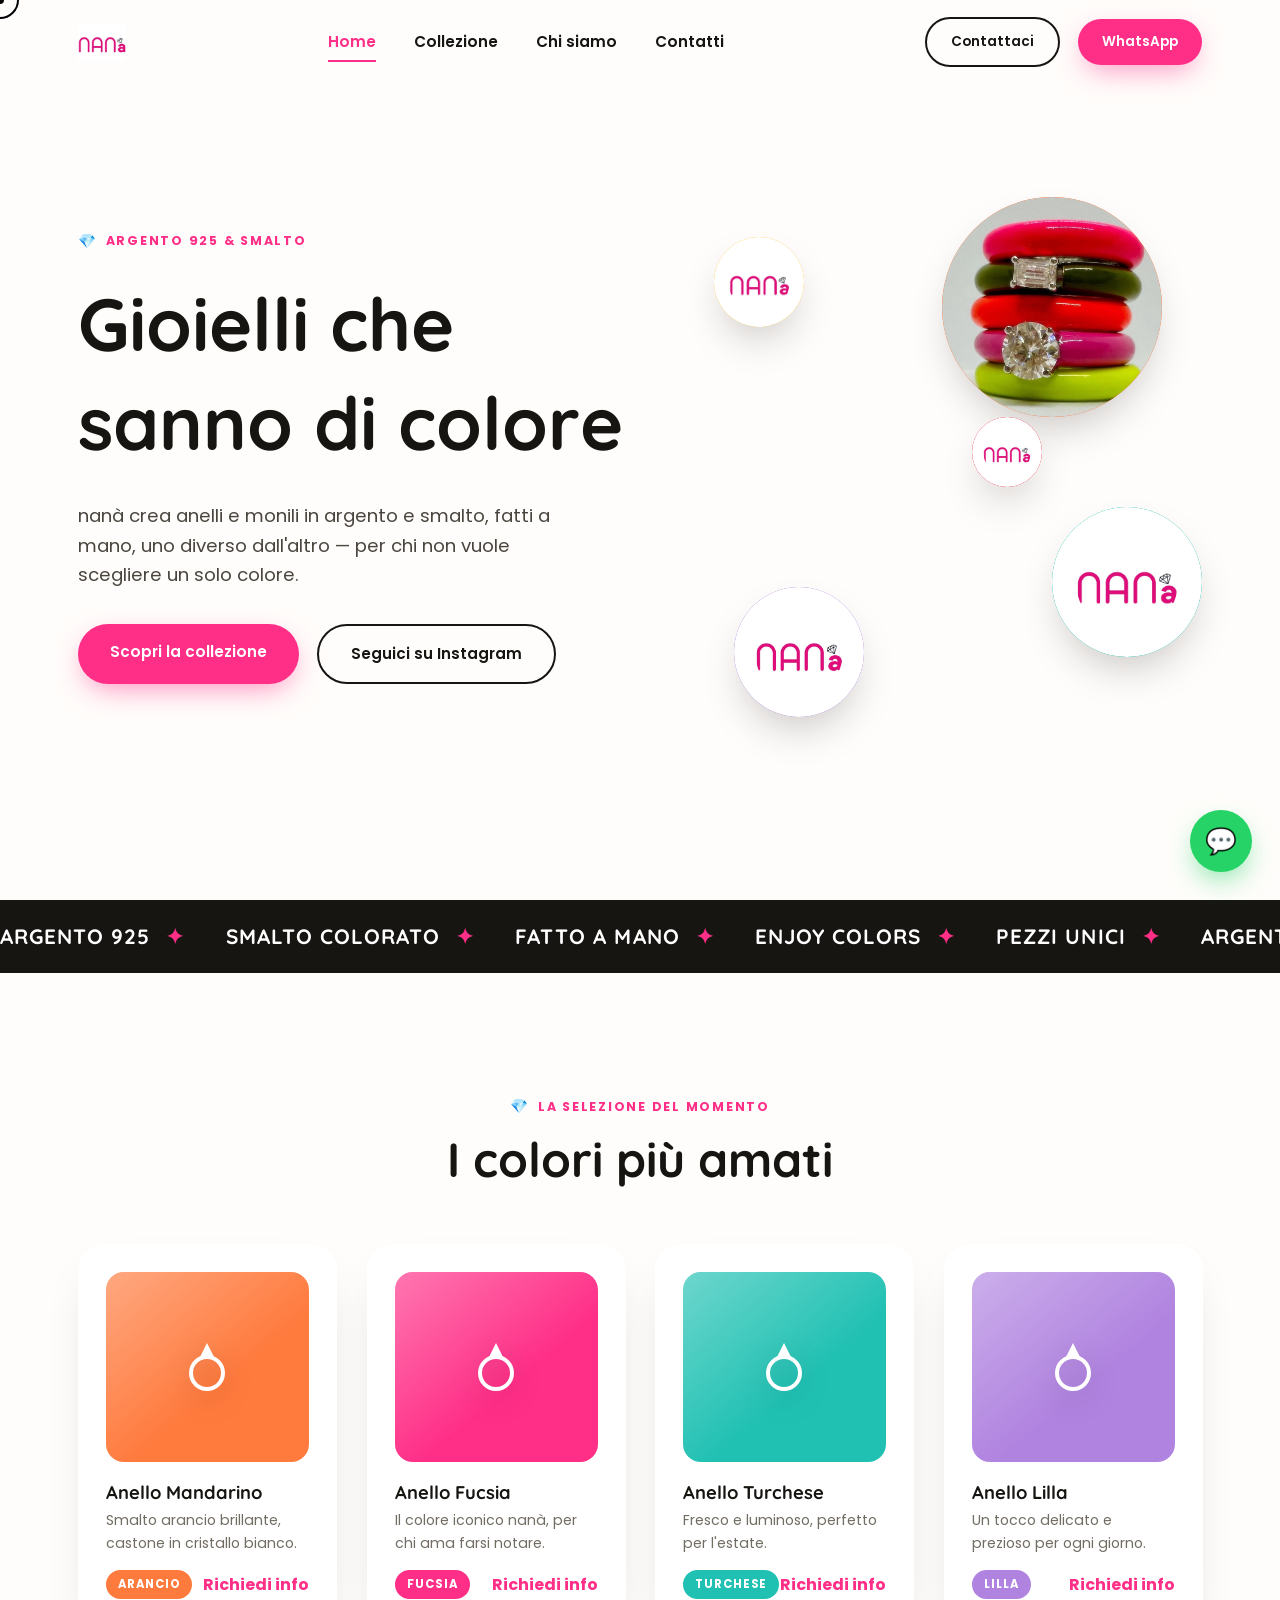
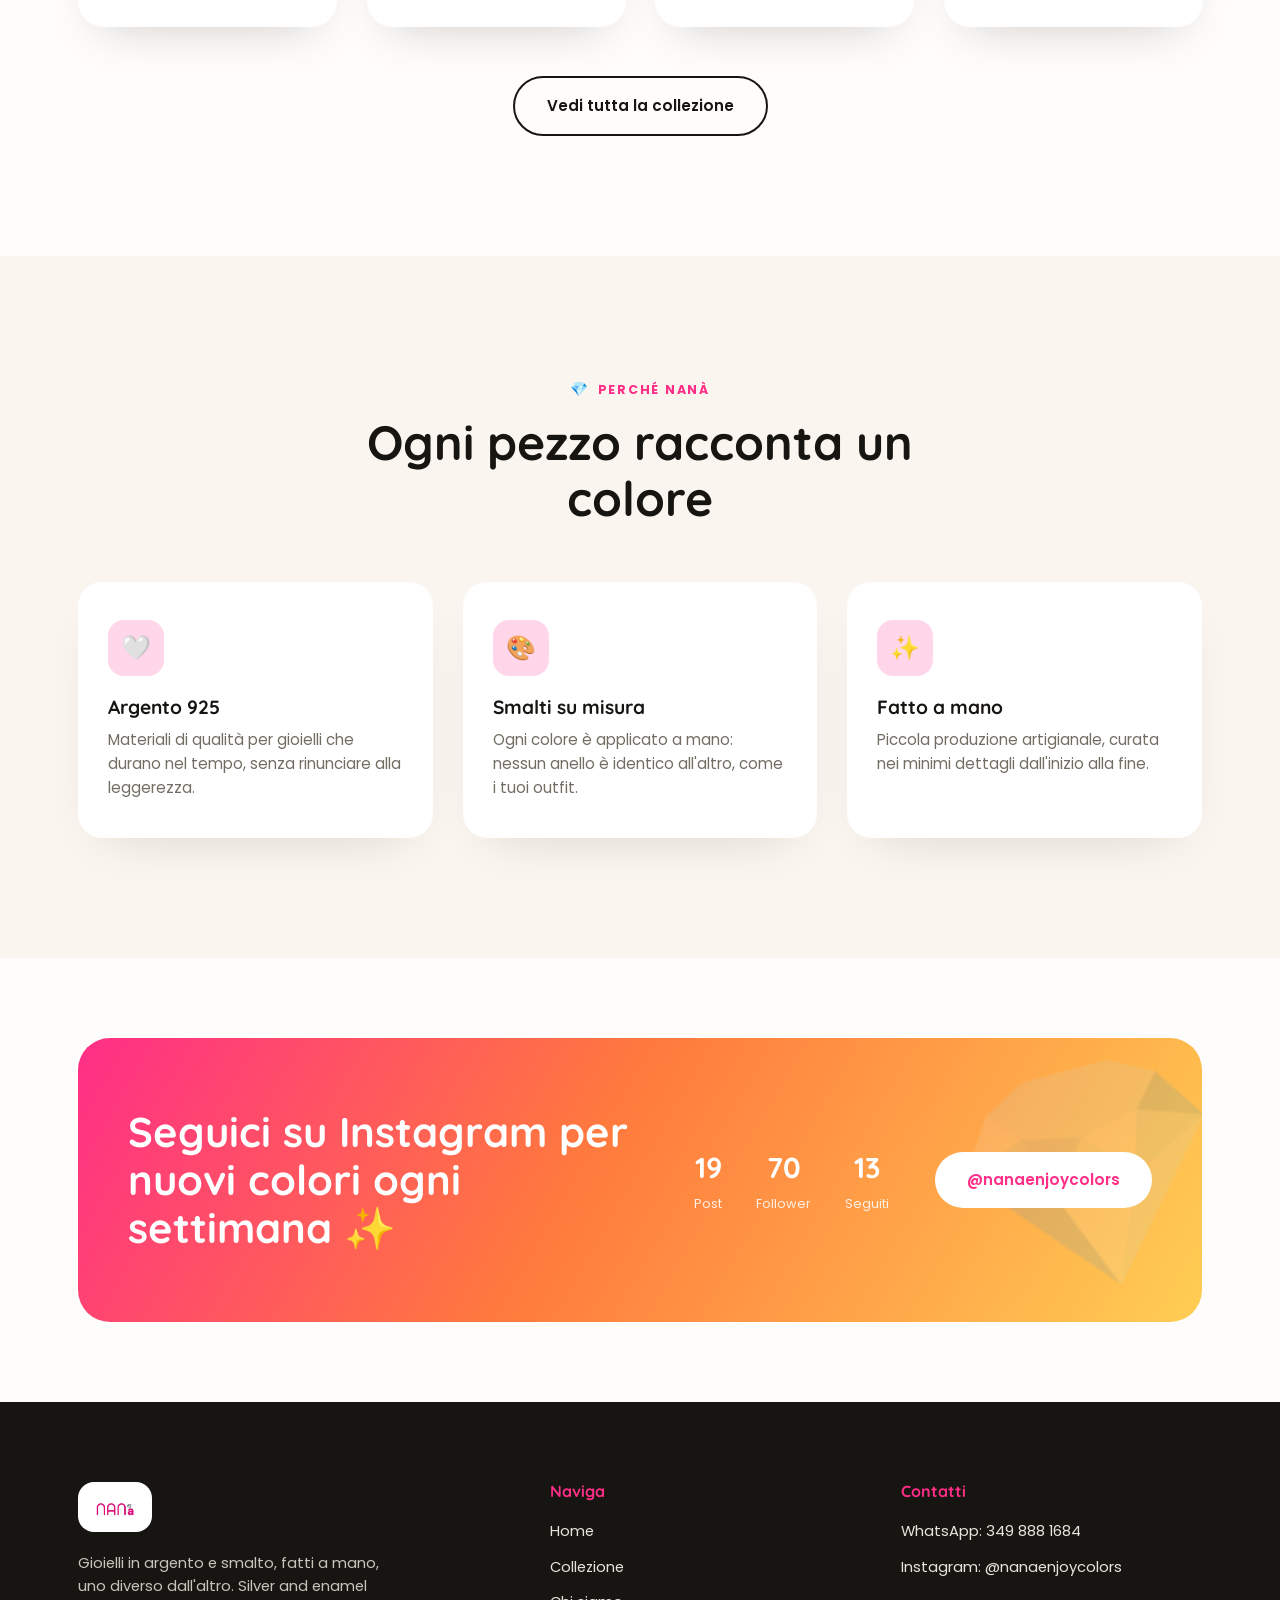
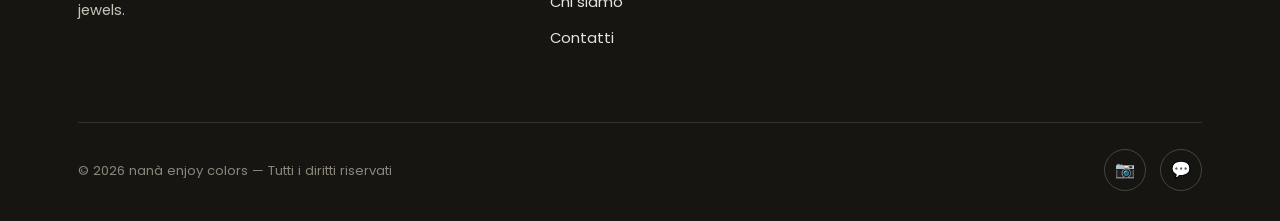
==== index.html @ 25b7c5d9 "Sostituisce i pallini colorati decorativi con il logo nanà I cerchi fluttuanti nella hero e nelle in" ====
<!DOCTYPE html>
<html lang="it">
<head>
<meta charset="UTF-8">
<meta name="viewport" content="width=device-width, initial-scale=1.0">
<title>nanà — Gioielli in argento e smalto</title>
<meta name="description" content="nanà: anelli in argento 925 e smalto colorato, fatti a mano. Scopri la collezione enjoy colors.">
<link rel="icon" href="data:,">
<link rel="stylesheet" href="css/style.css">
</head>
<body>

<div id="preloader">
  <div class="preloader-badge">
    <img src="images/logo-nana.jpg" alt="nanà">
  </div>
</div>

<header class="nav">
  <div class="container nav-inner">
    <a href="index.html" class="logo"><img src="images/logo-nana.jpg" alt="nanà"></a>
    <nav class="nav-links">
      <a href="index.html" class="active">Home</a>
      <a href="collezione.html">Collezione</a>
      <a href="chi-siamo.html">Chi siamo</a>
      <a href="contatti.html">Contatti</a>
    </nav>
    <div class="nav-cta">
      <a href="contatti.html" class="btn btn-outline magnetic">Contattaci</a>
      <a href="https://wa.me/393498881684" target="_blank" class="btn btn-primary magnetic">WhatsApp</a>
    </div>
    <div class="burger"><span></span><span></span><span></span></div>
  </div>
</header>

<div class="mobile-panel">
  <a href="index.html">Home</a>
  <a href="collezione.html">Collezione</a>
  <a href="chi-siamo.html">Chi siamo</a>
  <a href="contatti.html">Contatti</a>
</div>

<!-- ================= HERO ================= -->
<section class="hero">
  <div class="container hero-inner">
    <div>
      <div class="eyebrow-line reveal in"><span class="section-tag">Argento 925 &amp; smalto</span></div>
      <h1 data-split>Gioielli che sanno di colore</h1>
      <p class="lead reveal in">nanà crea anelli e monili in argento e smalto, fatti a mano, uno diverso dall'altro — per chi non vuole scegliere un solo colore.</p>
      <div class="hero-actions reveal in">
        <a href="collezione.html" class="btn btn-primary magnetic">Scopri la collezione</a>
        <a href="https://instagram.com/nanaenjoycolors" target="_blank" class="btn btn-outline magnetic">Seguici su Instagram</a>
      </div>
    </div>
    <div class="hero-visual">
      <div class="blob b1"><img src="images/prodotti-stack.jpg" alt="Anelli impilati in argento e smalto colorato nanà"></div>
      <div class="blob b2"><img class="logo-mark" src="images/logo-nana.jpg" alt="nanà"></div>
      <div class="blob b3"><img class="logo-mark" src="images/logo-nana.jpg" alt="nanà"></div>
      <div class="blob b4"><img class="logo-mark" src="images/logo-nana.jpg" alt="nanà"></div>
      <div class="blob b5"><img class="logo-mark" src="images/logo-nana.jpg" alt="nanà"></div>
    </div>
  </div>
</section>

<!-- ================= MARQUEE ================= -->
<div class="marquee">
  <div class="marquee-track">
    <span>ARGENTO 925</span>
    <span>SMALTO COLORATO</span>
    <span>FATTO A MANO</span>
    <span>ENJOY COLORS</span>
    <span>PEZZI UNICI</span>
  </div>
</div>

<!-- ================= FEATURED PRODUCTS ================= -->
<section class="pad">
  <div class="container">
    <div class="section-head center reveal">
      <span class="section-tag" style="justify-content:center">La selezione del momento</span>
      <h2>I colori più amati</h2>
    </div>
    <div class="grid-products stagger">
      <div class="card reveal">
        <div class="card-swatch swatch-orange">
          <svg viewBox="0 0 64 64"><circle cx="32" cy="38" r="16" fill="none" stroke="#fff" stroke-width="4"/><path d="M24 24 L32 8 L40 24 Z" fill="#fff"/></svg>
        </div>
        <h3>Anello Mandarino</h3>
        <p class="desc">Smalto arancio brillante, castone in cristallo bianco.</p>
        <div class="card-foot"><span class="tag-color tag-orange">Arancio</span><span class="price">Richiedi info</span></div>
      </div>
      <div class="card reveal">
        <div class="card-swatch swatch-pink">
          <svg viewBox="0 0 64 64"><circle cx="32" cy="38" r="16" fill="none" stroke="#fff" stroke-width="4"/><path d="M24 24 L32 8 L40 24 Z" fill="#fff"/></svg>
        </div>
        <h3>Anello Fucsia</h3>
        <p class="desc">Il colore iconico nanà, per chi ama farsi notare.</p>
        <div class="card-foot"><span class="tag-color tag-pink">Fucsia</span><span class="price">Richiedi info</span></div>
      </div>
      <div class="card reveal">
        <div class="card-swatch swatch-teal">
          <svg viewBox="0 0 64 64"><circle cx="32" cy="38" r="16" fill="none" stroke="#fff" stroke-width="4"/><path d="M24 24 L32 8 L40 24 Z" fill="#fff"/></svg>
        </div>
        <h3>Anello Turchese</h3>
        <p class="desc">Fresco e luminoso, perfetto per l'estate.</p>
        <div class="card-foot"><span class="tag-color tag-teal">Turchese</span><span class="price">Richiedi info</span></div>
      </div>
      <div class="card reveal">
        <div class="card-swatch swatch-purple">
          <svg viewBox="0 0 64 64"><circle cx="32" cy="38" r="16" fill="none" stroke="#fff" stroke-width="4"/><path d="M24 24 L32 8 L40 24 Z" fill="#fff"/></svg>
        </div>
        <h3>Anello Lilla</h3>
        <p class="desc">Un tocco delicato e prezioso per ogni giorno.</p>
        <div class="card-foot"><span class="tag-color tag-purple">Lilla</span><span class="price">Richiedi info</span></div>
      </div>
    </div>
    <div style="text-align:center;margin-top:50px" class="reveal">
      <a href="collezione.html" class="btn btn-outline magnetic">Vedi tutta la collezione</a>
    </div>
  </div>
</section>

<!-- ================= WHY NANA ================= -->
<section class="pad bg-cream">
  <div class="container">
    <div class="section-head center reveal">
      <span class="section-tag" style="justify-content:center">Perché nanà</span>
      <h2>Ogni pezzo racconta un colore</h2>
    </div>
    <div class="feat-grid stagger">
      <div class="feat reveal">
        <div class="icon">🤍</div>
        <h3>Argento 925</h3>
        <p>Materiali di qualità per gioielli che durano nel tempo, senza rinunciare alla leggerezza.</p>
      </div>
      <div class="feat reveal">
        <div class="icon">🎨</div>
        <h3>Smalti su misura</h3>
        <p>Ogni colore è applicato a mano: nessun anello è identico all'altro, come i tuoi outfit.</p>
      </div>
      <div class="feat reveal">
        <div class="icon">✨</div>
        <h3>Fatto a mano</h3>
        <p>Piccola produzione artigianale, curata nei minimi dettagli dall'inizio alla fine.</p>
      </div>
    </div>
  </div>
</section>

<!-- ================= INSTAGRAM CTA ================= -->
<section class="pad-sm">
  <div class="container">
    <div class="insta-cta reveal-scale">
      <h2>Seguici su Instagram per nuovi colori ogni settimana ✨</h2>
      <div class="insta-stats">
        <div><strong data-count="22">0</strong><span>Post</span></div>
        <div><strong data-count="81">0</strong><span>Follower</span></div>
        <div><strong data-count="15">0</strong><span>Seguiti</span></div>
      </div>
      <a href="https://instagram.com/nanaenjoycolors" target="_blank" class="btn btn-light magnetic">@nanaenjoycolors</a>
    </div>
  </div>
</section>

<footer>
  <div class="container">
    <div class="footer-grid">
      <div>
        <div class="footer-logo-badge"><img class="logo-mark" src="images/logo-nana.jpg" alt="nanà"></div>
        <p>Gioielli in argento e smalto, fatti a mano, uno diverso dall'altro. Silver and enamel jewels.</p>
      </div>
      <div>
        <h4>Naviga</h4>
        <a href="index.html">Home</a>
        <a href="collezione.html">Collezione</a>
        <a href="chi-siamo.html">Chi siamo</a>
        <a href="contatti.html">Contatti</a>
      </div>
      <div>
        <h4>Contatti</h4>
        <a href="https://wa.me/393498881684" target="_blank">WhatsApp: 349 888 1684</a>
        <a href="https://instagram.com/nanaenjoycolors" target="_blank">Instagram: @nanaenjoycolors</a>
      </div>
    </div>
    <div class="footer-bottom">
      <span>© <span id="year"></span> nanà enjoy colors — Tutti i diritti riservati</span>
      <div class="social-row">
        <a href="https://instagram.com/nanaenjoycolors" target="_blank" aria-label="Instagram">📷</a>
        <a href="https://wa.me/393498881684" target="_blank" aria-label="WhatsApp">💬</a>
      </div>
    </div>
  </div>
</footer>

<a href="https://wa.me/393498881684" target="_blank" class="fab-wa" aria-label="Scrivici su WhatsApp">💬</a>

<script>document.getElementById('year').textContent = new Date().getFullYear();</script>
<script src="js/main.js"></script>
</body>
</html>
---- css/style.css ----
/* ============================================
   nanà — gioielli in argento e smalto
   Stylesheet principale
   ============================================ */

@import url('https://fonts.googleapis.com/css2?family=Poppins:wght@300;400;500;600;700;800&family=Quicksand:wght@600;700&family=Playfair+Display:ital,wght@1,500;1,600&display=swap');

:root{
  --pink:#ff2e87;
  --pink-dark:#d81368;
  --pink-soft:#ffd6ea;
  --ink:#171512;
  --white:#fffdfb;
  --cream:#faf5ee;
  --orange:#ff7a3d;
  --red:#ef4056;
  --teal:#20c1b3;
  --green:#7ed957;
  --blue:#4d9de0;
  --purple:#b083e0;
  --yellow:#ffce54;

  --font-body: 'Poppins', sans-serif;
  --font-logo: 'Quicksand', sans-serif;
  --font-script: 'Playfair Display', serif;

  --container: 1180px;
  --nav-h: 84px;
  --ease: cubic-bezier(.16,.84,.44,1);
}

*,*::before,*::after{ box-sizing:border-box; margin:0; padding:0; }
html{ scroll-behavior:smooth; }
html,body{ overflow-x:hidden; }

body{
  font-family:var(--font-body);
  color:var(--ink);
  background:var(--white);
  line-height:1.6;
  -webkit-font-smoothing:antialiased;
}

img{ max-width:100%; display:block; }
a{ color:inherit; text-decoration:none; }
ul{ list-style:none; }
button{ font-family:inherit; border:none; background:none; cursor:pointer; }
input,textarea{ font-family:inherit; }

.container{ max-width:var(--container); margin:0 auto; padding:0 28px; }

section{ position:relative; }

.section-tag{
  display:inline-flex; align-items:center; gap:8px;
  font-size:.78rem; font-weight:700; letter-spacing:.14em; text-transform:uppercase;
  color:var(--pink); margin-bottom:14px;
}
.section-tag::before{
  content:'💎'; font-size:.9rem;
}

h1,h2,h3,h4{ font-family:var(--font-logo); font-weight:700; line-height:1.15; }

.script{ font-family:var(--font-script); font-style:italic; font-weight:600; color:var(--pink); }

.eyebrow-line{ display:flex; align-items:center; gap:12px; }

/* ---------- buttons ---------- */
.btn{
  position:relative;
  display:inline-flex; align-items:center; justify-content:center; gap:10px;
  padding:16px 32px;
  border-radius:100px;
  font-weight:600; font-size:.95rem;
  cursor:pointer;
  transition:transform .35s var(--ease), box-shadow .35s var(--ease);
  white-space:nowrap;
  isolation:isolate;
}
.btn-primary{
  background:var(--pink); color:#fff;
  box-shadow:0 10px 30px -8px rgba(255,46,135,.6);
}
.btn-primary:hover{ transform:translateY(-3px) scale(1.03); box-shadow:0 16px 40px -8px rgba(255,46,135,.75); }
.btn-outline{
  background:transparent; color:var(--ink);
  border:2px solid var(--ink);
}
.btn-outline:hover{ background:var(--ink); color:#fff; transform:translateY(-3px); }
.btn-light{
  background:#fff; color:var(--pink);
}
.btn-light:hover{ transform:translateY(-3px) scale(1.03); }
.btn-wa{
  background:#25D366; color:#fff;
  box-shadow:0 10px 30px -8px rgba(37,211,102,.6);
}
.btn-wa:hover{ transform:translateY(-3px) scale(1.03); }

/* ---------- custom cursor (desktop only) ---------- */
@media (hover:hover){
  *{ cursor:none !important; }
}
.cursor-dot,.cursor-ring{
  position:fixed; top:0; left:0; pointer-events:none; z-index:9999;
  border-radius:50%;
  transform:translate(-50%,-50%);
  mix-blend-mode:difference;
}
.cursor-dot{ width:8px; height:8px; background:#fff; transition:opacity .2s ease; }
.cursor-ring{
  width:38px; height:38px; border:2px solid #fff;
  transition:width .25s var(--ease), height .25s var(--ease), opacity .2s ease, background .25s ease;
}
.cursor-ring.is-active{ width:64px; height:64px; background:rgba(255,255,255,.15); }
@media (hover:none){ .cursor-dot,.cursor-ring{ display:none; } }

/* ---------- preloader ---------- */
#preloader{
  position:fixed; inset:0; z-index:10000;
  background:var(--ink);
  display:flex; align-items:center; justify-content:center;
  transition:opacity .6s var(--ease), visibility .6s var(--ease);
}
#preloader.hide{ opacity:0; visibility:hidden; pointer-events:none; }
.preloader-badge{
  background:#fff;
  border-radius:28px;
  padding:26px 40px;
  box-shadow:0 30px 60px -20px rgba(0,0,0,.5);
  opacity:0;
  animation:badgePop .7s var(--ease) forwards;
}
.preloader-badge img{ height:clamp(46px,7vw,72px); width:auto; display:block; }
@keyframes badgePop{
  0%{ opacity:0; transform:scale(.7) translateY(20px); }
  100%{ opacity:1; transform:scale(1) translateY(0); }
}

/* ---------- nav ---------- */
header.nav{
  position:fixed; top:0; left:0; right:0; z-index:900;
  height:var(--nav-h);
  display:flex; align-items:center;
  background:rgba(255,253,251,0);
  transition:background .4s var(--ease), height .4s var(--ease), box-shadow .4s var(--ease);
}
header.nav.scrolled{
  height:68px;
  background:rgba(255,253,251,.9);
  backdrop-filter:blur(14px);
  box-shadow:0 8px 30px -12px rgba(0,0,0,.15);
}
.nav-inner{ width:100%; display:flex; align-items:center; justify-content:space-between; }
.logo{
  display:flex; align-items:center; gap:8px;
  font-family:var(--font-logo); font-weight:700; font-size:1.5rem;
  color:var(--pink);
}
.logo .diamond{ font-size:1.1rem; }
.logo img{ height:38px; width:auto; display:block; }

.nav-links{ display:flex; align-items:center; gap:38px; }
.nav-links a{
  position:relative; font-weight:600; font-size:.95rem;
  padding:6px 0;
}
.nav-links a::after{
  content:''; position:absolute; left:0; bottom:-2px; width:0; height:2px;
  background:var(--pink); transition:width .3s var(--ease);
}
.nav-links a:hover::after, .nav-links a.active::after{ width:100%; }
.nav-links a.active{ color:var(--pink); }

.nav-cta{ display:flex; align-items:center; gap:18px; }
.nav-cta .btn{ padding:12px 24px; font-size:.85rem; }

.burger{
  display:none; flex-direction:column; gap:6px; width:32px; z-index:1200;
}
.burger span{ height:2px; width:100%; background:var(--ink); transition:transform .35s var(--ease), opacity .35s var(--ease); }
.burger.open span:nth-child(1){ transform:translateY(8px) rotate(45deg); }
.burger.open span:nth-child(2){ opacity:0; }
.burger.open span:nth-child(3){ transform:translateY(-8px) rotate(-45deg); }

.mobile-panel{
  position:fixed; inset:0; z-index:1100;
  background:var(--ink);
  display:flex; flex-direction:column; align-items:center; justify-content:center; gap:34px;
  transform:translateX(100%);
  transition:transform .5s var(--ease);
}
.mobile-panel.open{ transform:translateX(0); }
.mobile-panel a{ color:#fff; font-family:var(--font-logo); font-size:1.8rem; font-weight:700; }
.mobile-panel a:hover{ color:var(--pink); }

/* ---------- hero ---------- */
.hero{
  min-height:100vh; display:flex; align-items:center;
  padding-top:var(--nav-h);
  padding-bottom:70px;
  overflow:hidden;
}
.hero-inner{
  display:grid; grid-template-columns:1.1fr .9fr; gap:40px; align-items:center;
  width:100%;
}
.hero h1{
  font-size:clamp(2.6rem,6vw,4.6rem);
  margin:14px 0 22px;
}
.hero h1 .word{ display:inline-block; overflow:hidden; }
.hero h1 .word span{
  display:inline-block; transform:translateY(110%);
  animation:riseUp .9s var(--ease) forwards;
}
@keyframes riseUp{ to{ transform:translateY(0); } }

.hero p.lead{ font-size:1.15rem; color:#4a463f; max-width:480px; margin-bottom:34px; }
.hero-actions{ display:flex; gap:18px; flex-wrap:wrap; }

.hero-visual{
  position:relative; height:520px;
}
.blob{
  position:absolute; border-radius:50%;
  overflow:hidden;
  animation:float 8s ease-in-out infinite;
  box-shadow:0 20px 40px -12px rgba(23,21,18,.25);
}
.blob img{ width:100%; height:100%; object-fit:cover; border-radius:50%; }
.blob img.logo-mark{ padding:16%; box-sizing:border-box; background:#fff; object-fit:contain; }
.b1{ width:220px; height:220px; background:var(--orange); top:0; right:40px; animation-delay:0s; }
.b2{ width:150px; height:150px; background:var(--teal); bottom:60px; right:0; animation-delay:1.2s; }
.b3{ width:130px; height:130px; background:var(--purple); bottom:0; left:20px; animation-delay:2.4s; }
.b4{ width:90px; height:90px; background:var(--yellow); top:40px; left:0; animation-delay:.6s; }
.b5{ width:70px; height:70px; background:var(--red); top:220px; right:160px; animation-delay:1.8s; }
@keyframes float{
  0%,100%{ transform:translateY(0) rotate(0); }
  50%{ transform:translateY(-26px) rotate(6deg); }
}
.ring-icon{
  position:absolute; inset:0; display:flex; align-items:center; justify-content:center;
}

/* ---------- marquee ---------- */
.marquee{
  background:var(--ink); color:#fff; overflow:hidden;
  padding:20px 0; white-space:nowrap;
}
.marquee-track{
  display:inline-flex; gap:40px;
  animation:scrollLeft 22s linear infinite;
}
.marquee-track span{
  font-family:var(--font-logo); font-weight:700; font-size:1.3rem; letter-spacing:.05em;
  display:inline-flex; align-items:center; gap:16px;
}
.marquee-track span::after{ content:'✦'; color:var(--pink); }
@keyframes scrollLeft{
  from{ transform:translateX(0); }
  to{ transform:translateX(-50%); }
}

/* ---------- reveal ---------- */
.reveal{ opacity:0; transform:translateY(46px); transition:opacity .9s var(--ease), transform .9s var(--ease); }
.reveal.in{ opacity:1; transform:translateY(0); }
.reveal-scale{ opacity:0; transform:scale(.85); transition:opacity .8s var(--ease), transform .8s var(--ease); }
.reveal-scale.in{ opacity:1; transform:scale(1); }
.stagger .reveal:nth-child(1){ transition-delay:0s; }
.stagger .reveal:nth-child(2){ transition-delay:.12s; }
.stagger .reveal:nth-child(3){ transition-delay:.24s; }
.stagger .reveal:nth-child(4){ transition-delay:.36s; }

/* ---------- section headers ---------- */
.section-head{ max-width:640px; margin-bottom:56px; }
.section-head.center{ margin-left:auto; margin-right:auto; text-align:center; }
.section-head h2{ font-size:clamp(2rem,4.4vw,3rem); }

.pad{ padding:120px 0; }
.pad-sm{ padding:80px 0; }
.bg-cream{ background:var(--cream); }
.bg-ink{ background:var(--ink); color:#fff; }
.bg-ink .script{ color:var(--yellow); }

/* ---------- product cards ---------- */
.grid-products{
  display:grid; grid-template-columns:repeat(auto-fit,minmax(250px,1fr)); gap:30px;
}
.card{
  position:relative;
  background:#fff;
  border-radius:26px;
  padding:28px;
  box-shadow:0 20px 50px -25px rgba(23,21,18,.25);
  transition:transform .1s linear, box-shadow .4s var(--ease);
  transform-style:preserve-3d;
  will-change:transform;
}
.card:hover{ box-shadow:0 30px 60px -20px rgba(23,21,18,.35); }
.card-swatch{
  height:190px; border-radius:18px; margin-bottom:20px;
  display:flex; align-items:center; justify-content:center;
  position:relative; overflow:hidden;
}
.card-swatch svg{ width:64px; height:64px; transform:translateZ(30px); filter:drop-shadow(0 8px 14px rgba(0,0,0,.18)); }
.card-swatch::after{
  content:''; position:absolute; inset:0;
  background:linear-gradient(140deg, rgba(255,255,255,.35), transparent 60%);
}
.card h3{ font-size:1.15rem; margin-bottom:6px; }
.card .desc{ font-size:.88rem; color:#726d63; margin-bottom:14px; }
.card .price{ font-weight:700; color:var(--pink); }
.card-foot{ display:flex; align-items:center; justify-content:space-between; margin-top:16px; }
.tag-color{
  font-size:.72rem; font-weight:700; text-transform:uppercase; letter-spacing:.08em;
  padding:5px 12px; border-radius:100px; color:#fff;
}

.swatch-orange{ background:var(--orange); } .tag-orange{ background:var(--orange); }
.swatch-red{ background:var(--red); } .tag-red{ background:var(--red); }
.swatch-teal{ background:var(--teal); } .tag-teal{ background:var(--teal); }
.swatch-green{ background:var(--green); } .tag-green{ background:var(--green); }
.swatch-blue{ background:var(--blue); } .tag-blue{ background:var(--blue); }
.swatch-purple{ background:var(--purple); } .tag-purple{ background:var(--purple); }
.swatch-pink{ background:var(--pink); } .tag-pink{ background:var(--pink); }
.swatch-yellow{ background:var(--yellow); } .tag-yellow{ background:var(--yellow); }

/* ---------- features ---------- */
.feat-grid{ display:grid; grid-template-columns:repeat(3,1fr); gap:30px; }
.feat{
  padding:38px 30px; border-radius:24px; background:#fff;
  box-shadow:0 20px 50px -30px rgba(23,21,18,.2);
}
.feat .icon{
  width:56px; height:56px; border-radius:16px; background:var(--pink-soft);
  display:flex; align-items:center; justify-content:center; font-size:1.5rem; margin-bottom:20px;
}
.feat h3{ font-size:1.2rem; margin-bottom:10px; }
.feat p{ color:#726d63; font-size:.94rem; }

/* ---------- instagram cta ---------- */
.insta-cta{
  border-radius:32px;
  background:linear-gradient(120deg,#ff2e87,#ff7a3d 45%,#ffce54 100%);
  padding:70px 50px;
  color:#fff;
  display:flex; align-items:center; justify-content:space-between; gap:30px; flex-wrap:wrap;
  position:relative; overflow:hidden;
}
.insta-cta::before{
  content:'💎'; position:absolute; font-size:14rem; opacity:.12; right:-30px; top:-40px; transform:rotate(-15deg);
}
.insta-cta h2{ font-size:clamp(1.8rem,3.6vw,2.6rem); max-width:520px; }
.insta-stats{ display:flex; gap:34px; }
.insta-stats div{ text-align:center; }
.insta-stats strong{ display:block; font-family:var(--font-logo); font-size:1.8rem; }
.insta-stats span{ font-size:.8rem; opacity:.85; }

/* ---------- footer ---------- */
footer{
  background:var(--ink); color:#fff; padding:80px 0 30px;
}
.footer-grid{
  display:grid; grid-template-columns:1.4fr 1fr 1fr; gap:50px; margin-bottom:60px;
}
.footer-grid h4{ font-size:1rem; margin-bottom:20px; color:var(--pink); }
.footer-grid p{ color:#c9c4ba; font-size:.92rem; max-width:320px; }
.footer-grid a{ display:block; color:#e7e3da; font-size:.92rem; margin-bottom:12px; transition:color .3s; }
.footer-grid a:hover{ color:var(--pink); }
.footer-logo{ font-family:var(--font-logo); font-weight:700; font-size:1.7rem; color:#fff; margin-bottom:16px; display:flex; gap:8px; }
.footer-logo .diamond{ color:var(--pink); }
.footer-logo-badge{
  display:inline-flex; background:#fff; border-radius:16px; padding:10px 18px;
  margin-bottom:20px;
}
.footer-logo-badge img{ height:30px; width:auto; display:block; }
.footer-bottom{
  border-top:1px solid rgba(255,255,255,.12); padding-top:26px;
  display:flex; justify-content:space-between; align-items:center; flex-wrap:wrap; gap:14px;
  font-size:.82rem; color:#8b867c;
}
.social-row{ display:flex; gap:14px; }
.social-row a{
  width:42px; height:42px; border-radius:50%; border:1px solid rgba(255,255,255,.2);
  display:flex; align-items:center; justify-content:center; font-size:1rem;
  transition:background .3s, transform .3s;
}
.social-row a:hover{ background:var(--pink); border-color:var(--pink); transform:translateY(-4px); }

/* ---------- whatsapp floating button ---------- */
.fab-wa{
  position:fixed; bottom:28px; right:28px; z-index:800;
  width:62px; height:62px; border-radius:50%;
  background:#25D366; color:#fff;
  display:flex; align-items:center; justify-content:center; font-size:1.6rem;
  box-shadow:0 12px 30px -8px rgba(37,211,102,.7);
  animation:pulse 2.6s ease-in-out infinite;
}
@keyframes pulse{
  0%,100%{ box-shadow:0 0 0 0 rgba(37,211,102,.55), 0 12px 30px -8px rgba(37,211,102,.7); }
  50%{ box-shadow:0 0 0 14px rgba(37,211,102,0), 0 12px 30px -8px rgba(37,211,102,.7); }
}

/* ---------- page header (inner pages) ---------- */
.page-head{
  padding:190px 0 90px;
  text-align:center;
  position:relative; overflow:hidden;
}
.page-head h1{ font-size:clamp(2.6rem,6vw,4rem); margin-top:14px; }
.page-head .blob{ opacity:.85; }

/* ---------- filters (collezione) ---------- */
.filters{ display:flex; gap:12px; flex-wrap:wrap; justify-content:center; margin-bottom:56px; }
.filter-pill{
  padding:11px 24px; border-radius:100px; border:2px solid #e7e1d6;
  font-weight:600; font-size:.88rem;
  transition:all .3s var(--ease);
}
.filter-pill.active, .filter-pill:hover{ background:var(--ink); border-color:var(--ink); color:#fff; }

.product-hide{ display:none; }

/* ---------- chi siamo ---------- */
.split{ display:grid; grid-template-columns:1fr 1fr; gap:70px; align-items:center; }
.split img, .split .img-frame{ border-radius:28px; }
.img-frame{
  aspect-ratio:4/5; background:linear-gradient(135deg,var(--orange),var(--pink)); position:relative; overflow:hidden;
  display:flex; align-items:center; justify-content:center;
}
.img-frame span{ font-size:6rem; }
.img-frame img{ width:100%; height:100%; object-fit:cover; display:block; }

.photo-banner{
  border-radius:28px; overflow:hidden; margin-bottom:60px;
  box-shadow:0 30px 60px -30px rgba(23,21,18,.35);
}
.photo-banner img{ width:100%; max-height:460px; object-fit:cover; display:block; }

.stats-row{ display:flex; gap:50px; margin-top:40px; flex-wrap:wrap; }
.stat{ }
.stat strong{ font-family:var(--font-logo); font-size:2.6rem; color:var(--pink); display:block; }
.stat span{ font-size:.85rem; color:#726d63; }

.values-grid{ display:grid; grid-template-columns:repeat(3,1fr); gap:30px; }

/* ---------- accordion (contatti/faq) ---------- */
.accordion-item{
  border-bottom:1px solid #e7e1d6;
}
.accordion-head{
  display:flex; align-items:center; justify-content:space-between;
  padding:26px 4px; cursor:pointer; font-weight:600; font-size:1.05rem;
}
.accordion-head .plus{
  font-size:1.4rem; transition:transform .35s var(--ease); color:var(--pink);
}
.accordion-item.open .plus{ transform:rotate(135deg); }
.accordion-body{
  max-height:0; overflow:hidden; transition:max-height .4s var(--ease);
}
.accordion-body p{ padding:0 4px 24px; color:#726d63; max-width:640px; }

/* ---------- contact page layout ---------- */
.contact-grid{ display:grid; grid-template-columns:1fr 1fr; gap:60px; }
.contact-card{
  background:#fff; border-radius:26px; padding:40px; box-shadow:0 20px 50px -30px rgba(23,21,18,.2);
  display:flex; flex-direction:column; gap:22px;
}
.contact-row{ display:flex; align-items:center; gap:16px; }
.contact-row .ic{
  width:50px; height:50px; border-radius:14px; background:var(--pink-soft); color:var(--pink);
  display:flex; align-items:center; justify-content:center; font-size:1.3rem; flex-shrink:0;
}
.contact-row h4{ font-size:.95rem; }
.contact-row p, .contact-row a{ color:#726d63; font-size:.92rem; }

.form-group{ margin-bottom:18px; }
.form-group label{ display:block; font-size:.85rem; font-weight:600; margin-bottom:8px; }
.form-group input, .form-group textarea{
  width:100%; padding:14px 18px; border-radius:14px; border:2px solid #e7e1d6;
  font-size:.95rem; transition:border-color .3s;
}
.form-group input:focus, .form-group textarea:focus{ outline:none; border-color:var(--pink); }
.form-group textarea{ resize:vertical; min-height:120px; }

/* ---------- magnetic ---------- */
.magnetic{ display:inline-block; }

/* ---------- responsive ---------- */
@media (max-width:980px){
  .hero-inner, .split, .contact-grid{ grid-template-columns:1fr; }
  .hero-visual{ height:360px; order:-1; }
  .feat-grid, .values-grid{ grid-template-columns:1fr 1fr; }
  .footer-grid{ grid-template-columns:1fr; gap:36px; }
  .nav-links, .nav-cta .btn-outline{ display:none; }
  .burger{ display:flex; }
  .insta-cta{ flex-direction:column; text-align:center; justify-content:center; }
}
@media (max-width:640px){
  .feat-grid, .values-grid{ grid-template-columns:1fr; }
  .pad{ padding:80px 0; }
  .insta-stats{ gap:22px; }
  h1{ font-size:2.4rem !important; }
}
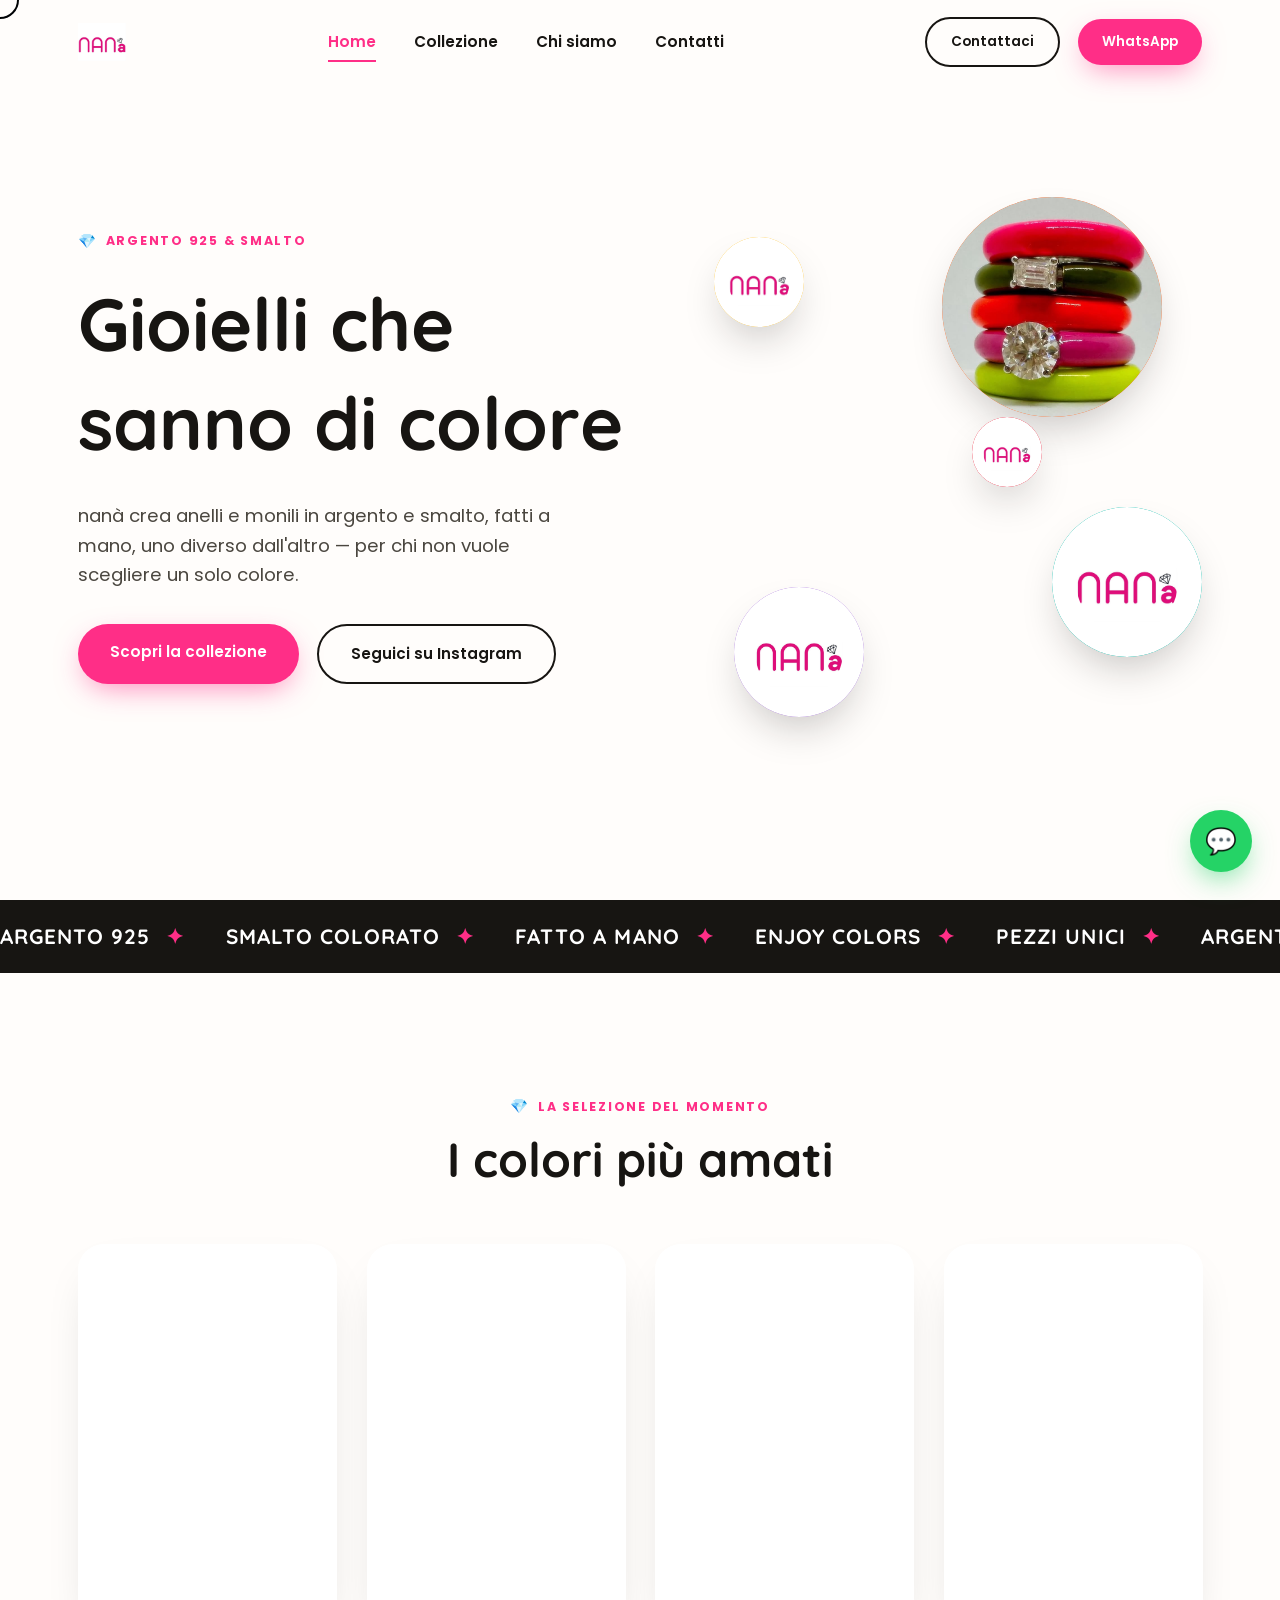
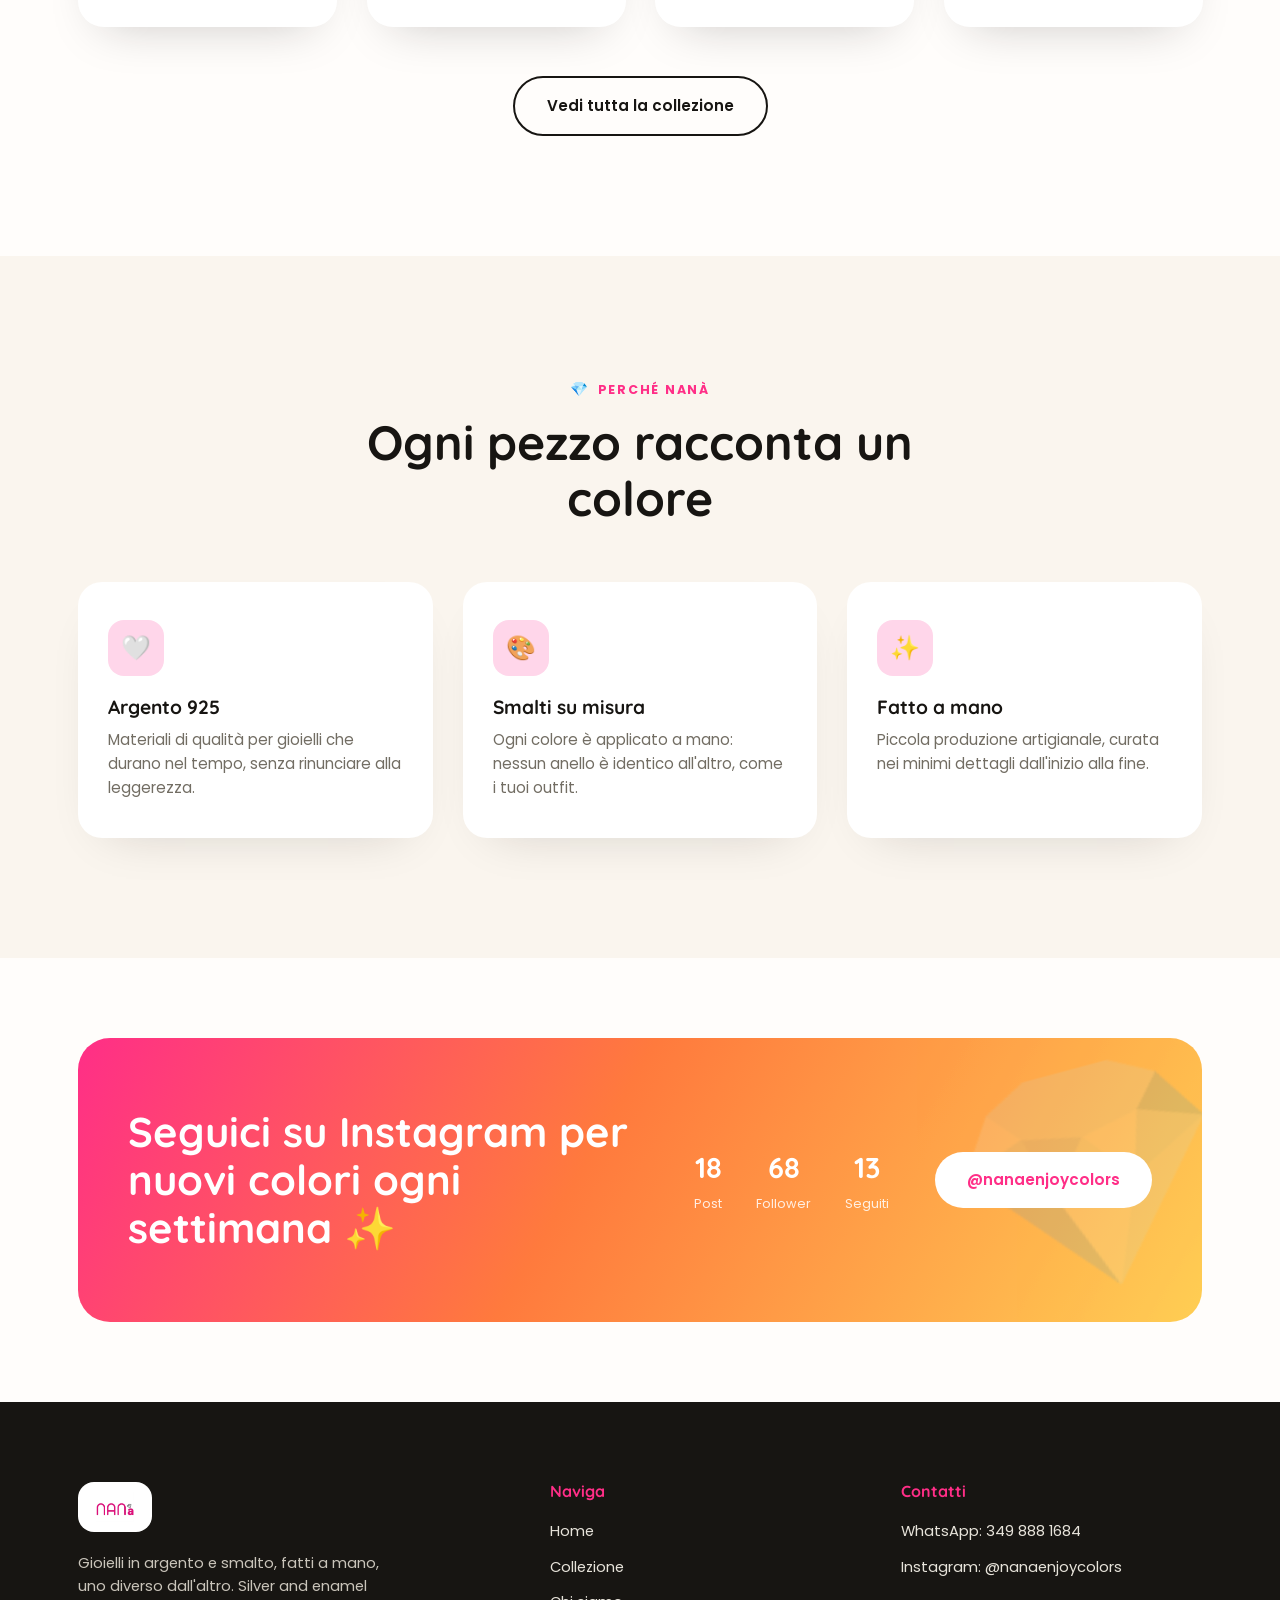
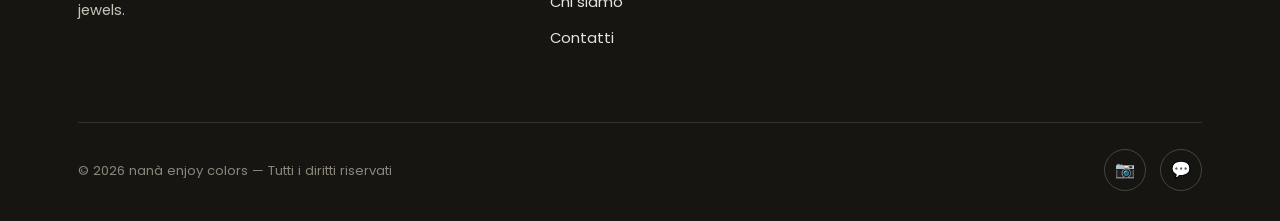
==== commit 8b9dc230: "Collega Richiedi info a una scheda prodotto generica, rimuove il pallino del cursore Aggiunge prodot" ====
--- a/index.html
+++ b/index.html
@@ -87,7 +87,7 @@
         </div>
         <h3>Anello Mandarino</h3>
         <p class="desc">Smalto arancio brillante, castone in cristallo bianco.</p>
-        <div class="card-foot"><span class="tag-color tag-orange">Arancio</span><span class="price">Richiedi info</span></div>
+        <div class="card-foot"><span class="tag-color tag-orange">Arancio</span><a href="prodotto.html" class="price">Richiedi info</a></div>
       </div>
       <div class="card reveal">
         <div class="card-swatch swatch-pink">
@@ -95,7 +95,7 @@
         </div>
         <h3>Anello Fucsia</h3>
         <p class="desc">Il colore iconico nanà, per chi ama farsi notare.</p>
-        <div class="card-foot"><span class="tag-color tag-pink">Fucsia</span><span class="price">Richiedi info</span></div>
+        <div class="card-foot"><span class="tag-color tag-pink">Fucsia</span><a href="prodotto.html" class="price">Richiedi info</a></div>
       </div>
       <div class="card reveal">
         <div class="card-swatch swatch-teal">
@@ -103,7 +103,7 @@
         </div>
         <h3>Anello Turchese</h3>
         <p class="desc">Fresco e luminoso, perfetto per l'estate.</p>
-        <div class="card-foot"><span class="tag-color tag-teal">Turchese</span><span class="price">Richiedi info</span></div>
+        <div class="card-foot"><span class="tag-color tag-teal">Turchese</span><a href="prodotto.html" class="price">Richiedi info</a></div>
       </div>
       <div class="card reveal">
         <div class="card-swatch swatch-purple">
@@ -111,7 +111,7 @@
         </div>
         <h3>Anello Lilla</h3>
         <p class="desc">Un tocco delicato e prezioso per ogni giorno.</p>
-        <div class="card-foot"><span class="tag-color tag-purple">Lilla</span><span class="price">Richiedi info</span></div>
+        <div class="card-foot"><span class="tag-color tag-purple">Lilla</span><a href="prodotto.html" class="price">Richiedi info</a></div>
       </div>
     </div>
     <div style="text-align:center;margin-top:50px" class="reveal">
--- a/css/style.css
+++ b/css/style.css
@@ -102,19 +102,16 @@
 @media (hover:hover){
   *{ cursor:none !important; }
 }
-.cursor-dot,.cursor-ring{
+.cursor-ring{
   position:fixed; top:0; left:0; pointer-events:none; z-index:9999;
   border-radius:50%;
   transform:translate(-50%,-50%);
   mix-blend-mode:difference;
-}
-.cursor-dot{ width:8px; height:8px; background:#fff; transition:opacity .2s ease; }
-.cursor-ring{
   width:38px; height:38px; border:2px solid #fff;
   transition:width .25s var(--ease), height .25s var(--ease), opacity .2s ease, background .25s ease;
 }
 .cursor-ring.is-active{ width:64px; height:64px; background:rgba(255,255,255,.15); }
-@media (hover:none){ .cursor-dot,.cursor-ring{ display:none; } }
+@media (hover:none){ .cursor-ring{ display:none; } }
 
 /* ---------- preloader ---------- */
 #preloader{
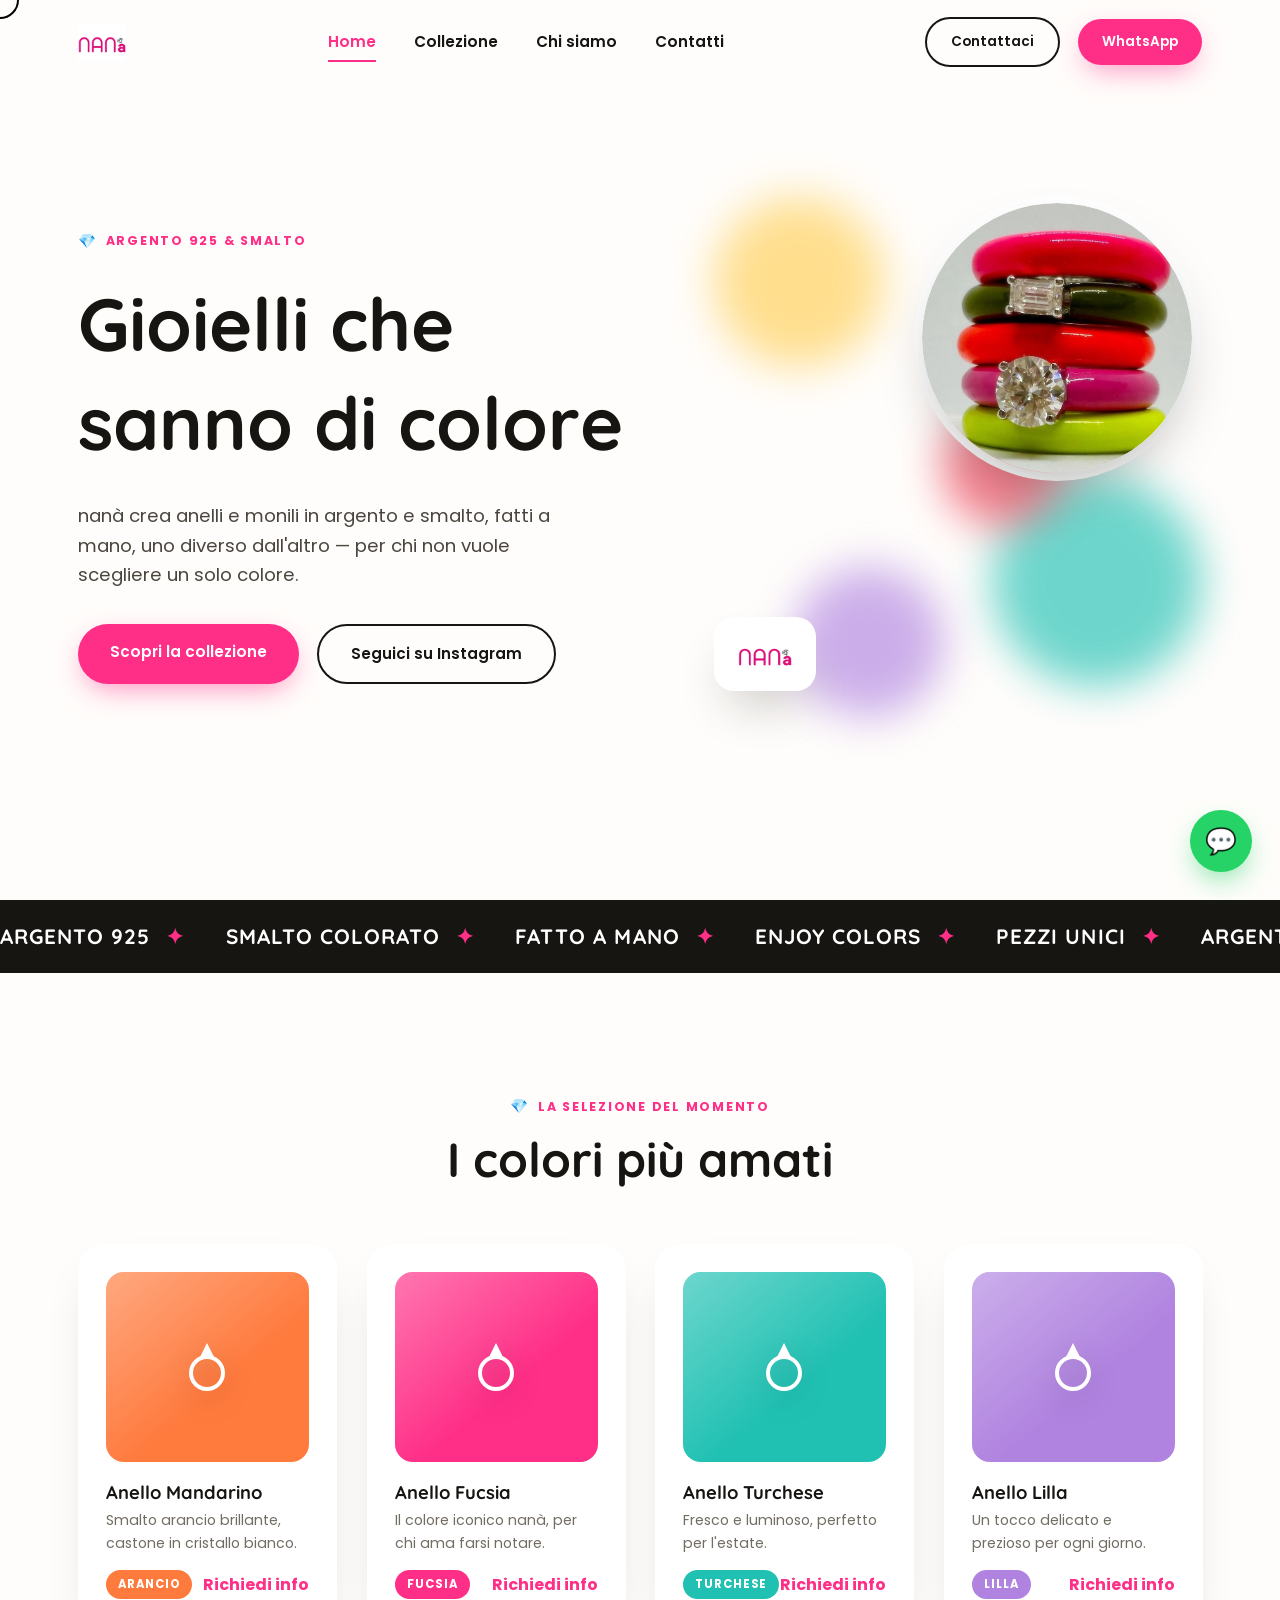
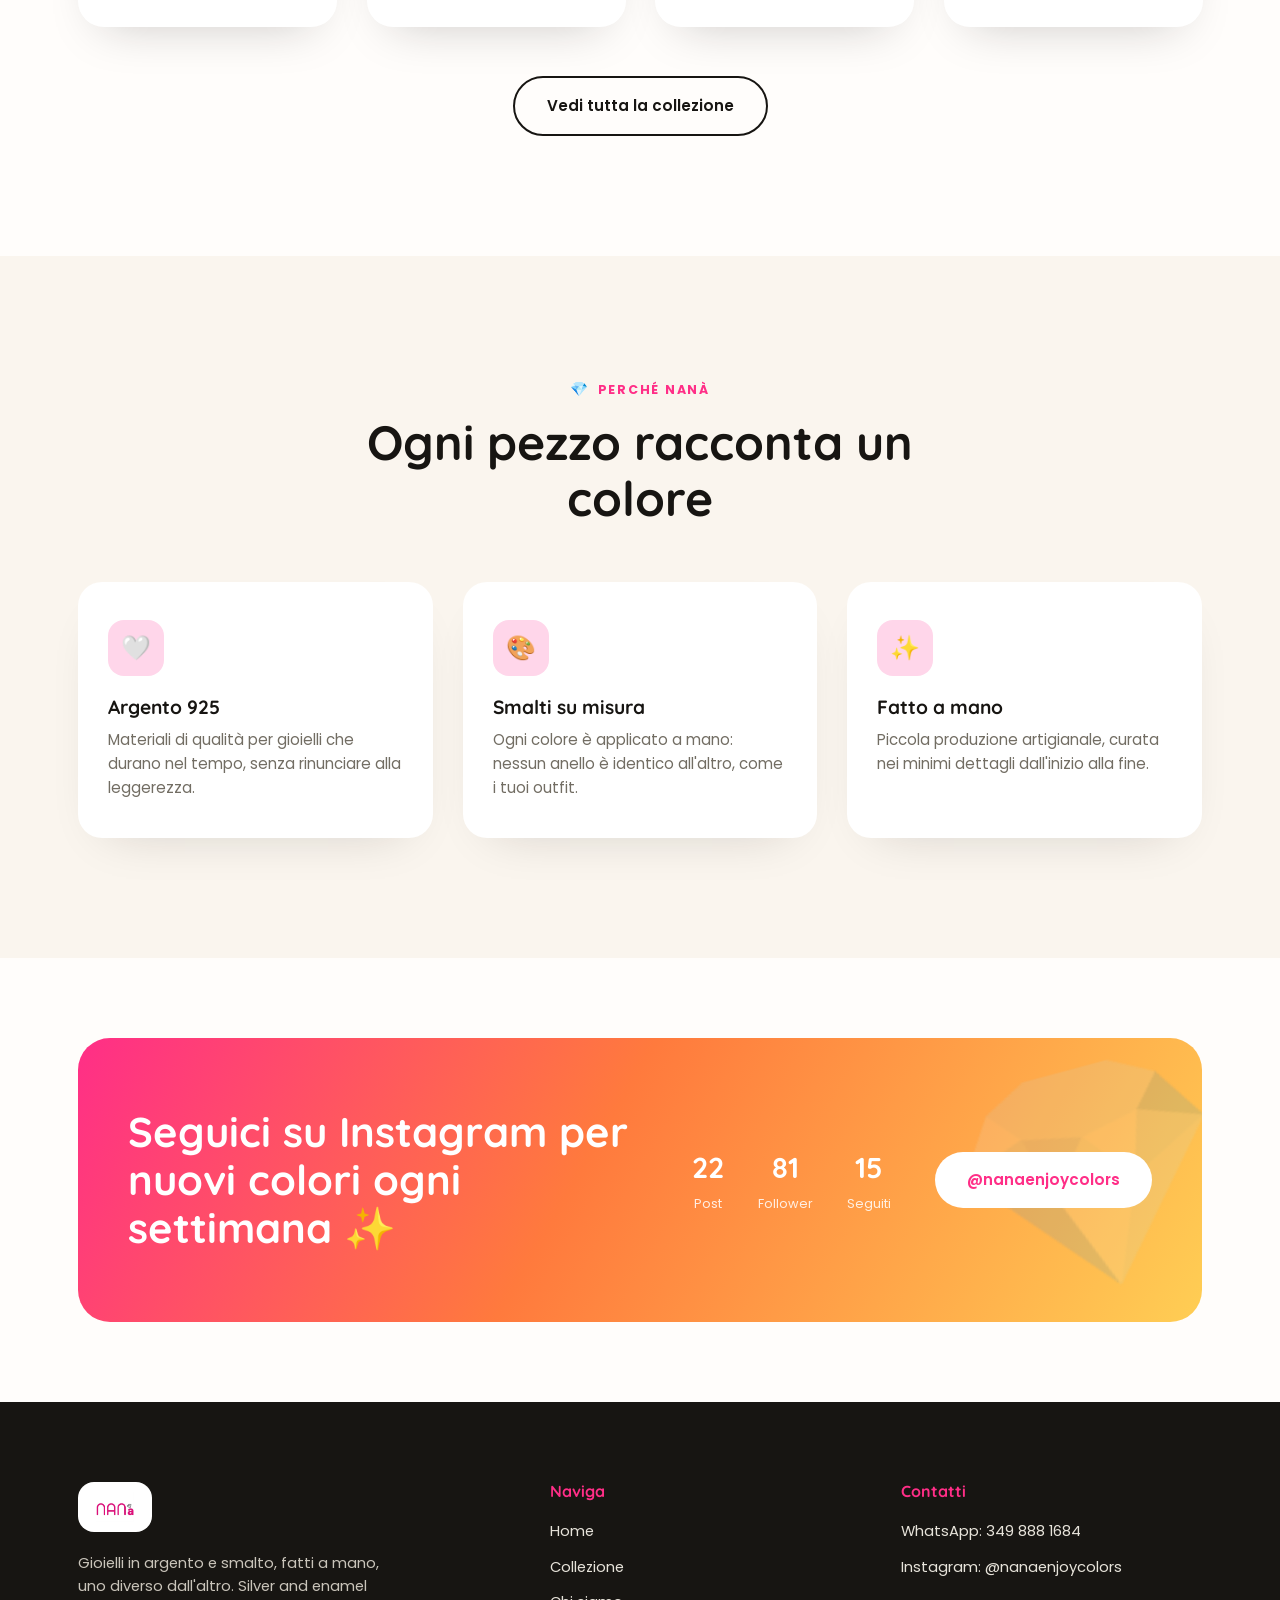
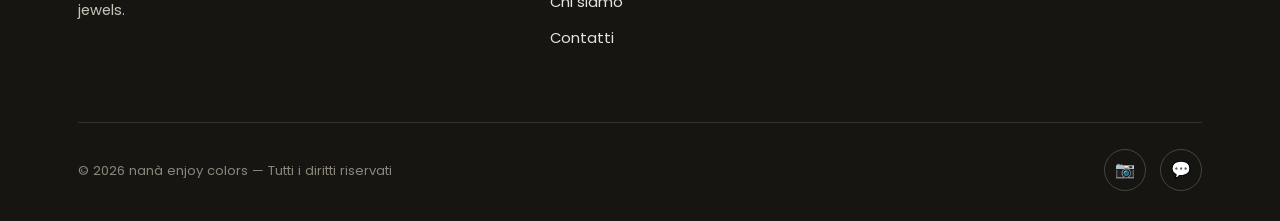
==== commit 44c27a77: "Rifà la hero: via i pallini logo sfocati, dentro glow di colore + badge nitido I piccoli cerchi con " ====
--- a/index.html
+++ b/index.html
@@ -53,11 +53,12 @@
       </div>
     </div>
     <div class="hero-visual">
+      <div class="glow g1"></div>
+      <div class="glow g2"></div>
+      <div class="glow g3"></div>
+      <div class="glow g4"></div>
       <div class="blob b1"><img src="images/prodotti-stack.jpg" alt="Anelli impilati in argento e smalto colorato nanà"></div>
-      <div class="blob b2"><img class="logo-mark" src="images/logo-nana.jpg" alt="nanà"></div>
-      <div class="blob b3"><img class="logo-mark" src="images/logo-nana.jpg" alt="nanà"></div>
-      <div class="blob b4"><img class="logo-mark" src="images/logo-nana.jpg" alt="nanà"></div>
-      <div class="blob b5"><img class="logo-mark" src="images/logo-nana.jpg" alt="nanà"></div>
+      <div class="logo-badge"><img src="images/logo-nana.jpg" alt="nanà"></div>
     </div>
   </div>
 </section>
--- a/css/style.css
+++ b/css/style.css
@@ -220,25 +220,40 @@
 .hero-visual{
   position:relative; height:520px;
 }
+
+/* soft blurred color glows — purely atmospheric, never carry text/logo */
+.glow{
+  position:absolute; border-radius:50%;
+  filter:blur(22px); opacity:.65;
+  animation:float 9s ease-in-out infinite;
+}
+.g1{ width:210px; height:210px; background:var(--teal); bottom:30px; right:0; animation-delay:0s; }
+.g2{ width:170px; height:170px; background:var(--yellow); top:0; left:0; animation-delay:1.5s; }
+.g3{ width:150px; height:150px; background:var(--purple); bottom:0; left:80px; animation-delay:3s; }
+.g4{ width:120px; height:120px; background:var(--red); top:210px; right:140px; animation-delay:2.2s; }
+
+/* crisp circular photo frame */
 .blob{
   position:absolute; border-radius:50%;
   overflow:hidden;
   animation:float 8s ease-in-out infinite;
-  box-shadow:0 20px 40px -12px rgba(23,21,18,.25);
+  box-shadow:0 25px 55px -18px rgba(23,21,18,.35), 0 0 0 8px #fff;
 }
 .blob img{ width:100%; height:100%; object-fit:cover; border-radius:50%; }
-.blob img.logo-mark{ padding:16%; box-sizing:border-box; background:#fff; object-fit:contain; }
-.b1{ width:220px; height:220px; background:var(--orange); top:0; right:40px; animation-delay:0s; }
-.b2{ width:150px; height:150px; background:var(--teal); bottom:60px; right:0; animation-delay:1.2s; }
-.b3{ width:130px; height:130px; background:var(--purple); bottom:0; left:20px; animation-delay:2.4s; }
-.b4{ width:90px; height:90px; background:var(--yellow); top:40px; left:0; animation-delay:.6s; }
-.b5{ width:70px; height:70px; background:var(--red); top:220px; right:160px; animation-delay:1.8s; }
+.b1{ width:270px; height:270px; top:6px; right:10px; animation-delay:0s; }
+
+/* crisp logo badge — always legible, never blurred/cropped */
+.logo-badge{
+  position:absolute; left:0; bottom:26px;
+  background:#fff; border-radius:20px; padding:16px 24px;
+  box-shadow:0 25px 50px -18px rgba(23,21,18,.3);
+  animation:float 7s ease-in-out infinite; animation-delay:.9s;
+}
+.logo-badge img{ height:42px; width:auto; display:block; }
+
 @keyframes float{
   0%,100%{ transform:translateY(0) rotate(0); }
   50%{ transform:translateY(-26px) rotate(6deg); }
-}
-.ring-icon{
-  position:absolute; inset:0; display:flex; align-items:center; justify-content:center;
 }
 
 /* ---------- marquee ---------- */
@@ -407,7 +422,7 @@
   position:relative; overflow:hidden;
 }
 .page-head h1{ font-size:clamp(2.6rem,6vw,4rem); margin-top:14px; }
-.page-head .blob{ opacity:.85; }
+.page-head .glow{ opacity:.55; }
 
 /* ---------- filters (collezione) ---------- */
 .filters{ display:flex; gap:12px; flex-wrap:wrap; justify-content:center; margin-bottom:56px; }
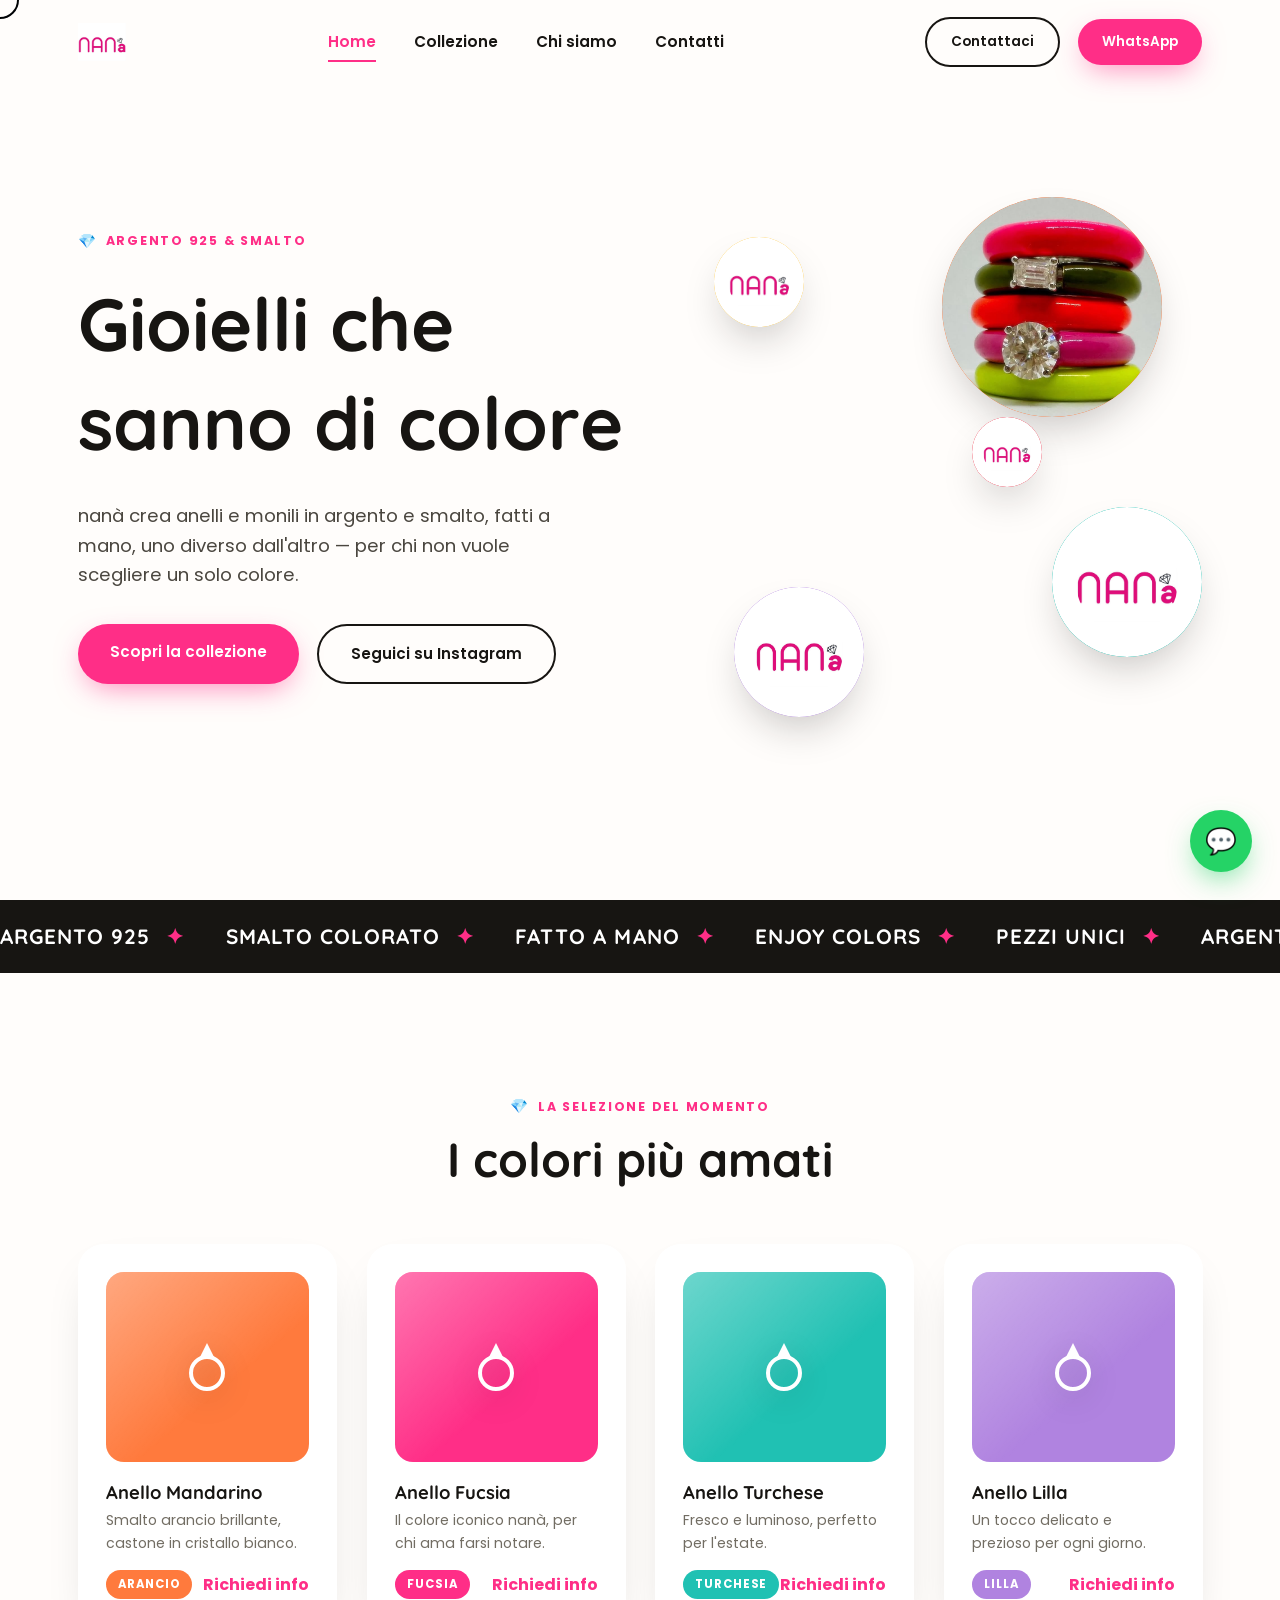
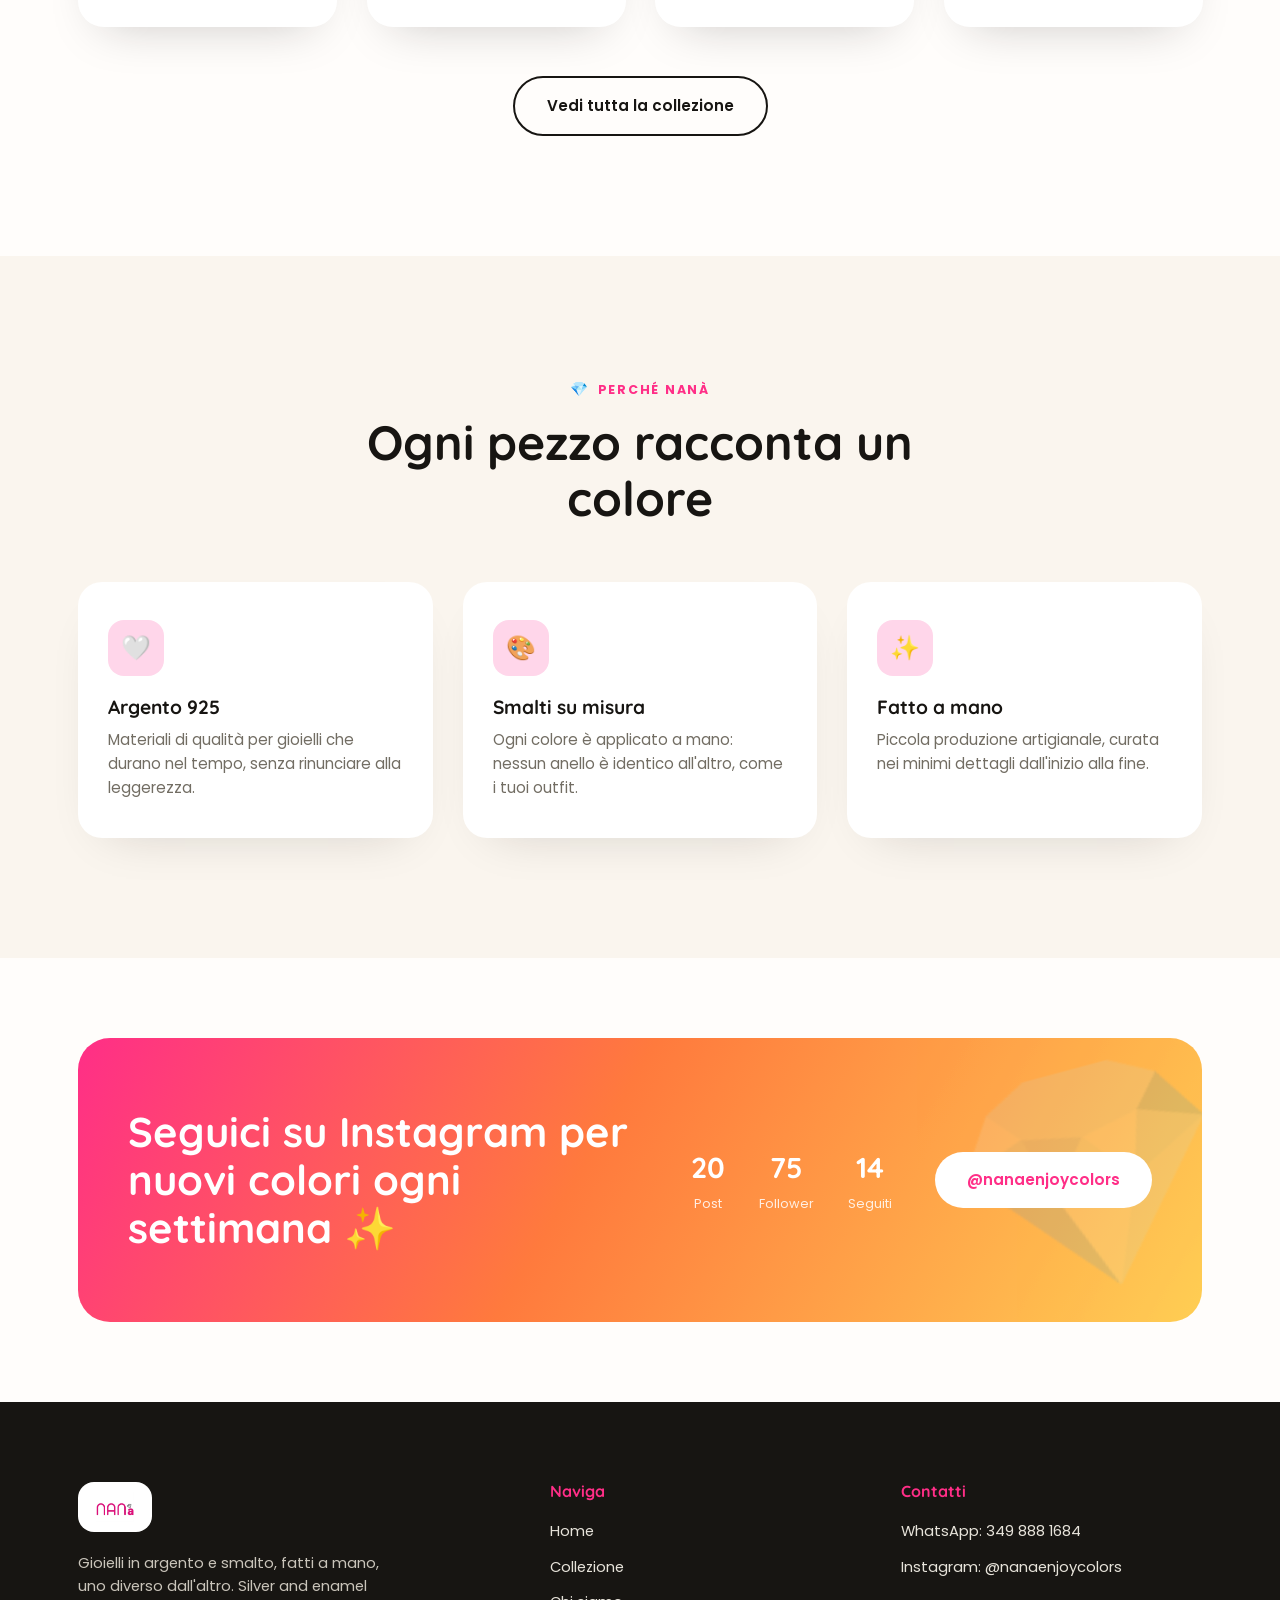
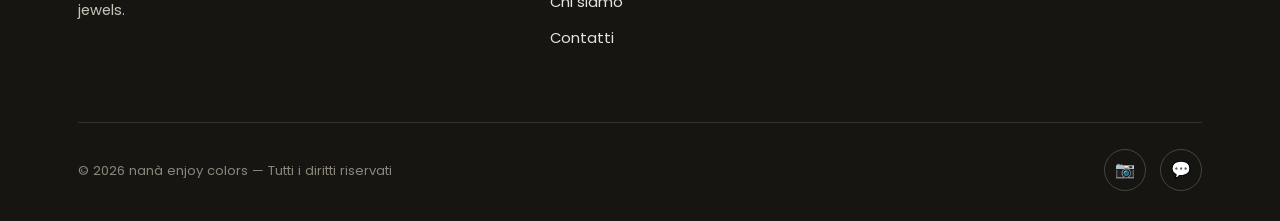
==== commit faa08a37: "Revert "Rifà la hero: via i pallini logo sfocati, dentro glow di colore + badge nitido" This reverts" ====
--- a/index.html
+++ b/index.html
@@ -53,12 +53,11 @@
       </div>
     </div>
     <div class="hero-visual">
-      <div class="glow g1"></div>
-      <div class="glow g2"></div>
-      <div class="glow g3"></div>
-      <div class="glow g4"></div>
       <div class="blob b1"><img src="images/prodotti-stack.jpg" alt="Anelli impilati in argento e smalto colorato nanà"></div>
-      <div class="logo-badge"><img src="images/logo-nana.jpg" alt="nanà"></div>
+      <div class="blob b2"><img class="logo-mark" src="images/logo-nana.jpg" alt="nanà"></div>
+      <div class="blob b3"><img class="logo-mark" src="images/logo-nana.jpg" alt="nanà"></div>
+      <div class="blob b4"><img class="logo-mark" src="images/logo-nana.jpg" alt="nanà"></div>
+      <div class="blob b5"><img class="logo-mark" src="images/logo-nana.jpg" alt="nanà"></div>
     </div>
   </div>
 </section>
--- a/css/style.css
+++ b/css/style.css
@@ -220,40 +220,25 @@
 .hero-visual{
   position:relative; height:520px;
 }
-
-/* soft blurred color glows — purely atmospheric, never carry text/logo */
-.glow{
-  position:absolute; border-radius:50%;
-  filter:blur(22px); opacity:.65;
-  animation:float 9s ease-in-out infinite;
-}
-.g1{ width:210px; height:210px; background:var(--teal); bottom:30px; right:0; animation-delay:0s; }
-.g2{ width:170px; height:170px; background:var(--yellow); top:0; left:0; animation-delay:1.5s; }
-.g3{ width:150px; height:150px; background:var(--purple); bottom:0; left:80px; animation-delay:3s; }
-.g4{ width:120px; height:120px; background:var(--red); top:210px; right:140px; animation-delay:2.2s; }
-
-/* crisp circular photo frame */
 .blob{
   position:absolute; border-radius:50%;
   overflow:hidden;
   animation:float 8s ease-in-out infinite;
-  box-shadow:0 25px 55px -18px rgba(23,21,18,.35), 0 0 0 8px #fff;
+  box-shadow:0 20px 40px -12px rgba(23,21,18,.25);
 }
 .blob img{ width:100%; height:100%; object-fit:cover; border-radius:50%; }
-.b1{ width:270px; height:270px; top:6px; right:10px; animation-delay:0s; }
-
-/* crisp logo badge — always legible, never blurred/cropped */
-.logo-badge{
-  position:absolute; left:0; bottom:26px;
-  background:#fff; border-radius:20px; padding:16px 24px;
-  box-shadow:0 25px 50px -18px rgba(23,21,18,.3);
-  animation:float 7s ease-in-out infinite; animation-delay:.9s;
-}
-.logo-badge img{ height:42px; width:auto; display:block; }
-
+.blob img.logo-mark{ padding:16%; box-sizing:border-box; background:#fff; object-fit:contain; }
+.b1{ width:220px; height:220px; background:var(--orange); top:0; right:40px; animation-delay:0s; }
+.b2{ width:150px; height:150px; background:var(--teal); bottom:60px; right:0; animation-delay:1.2s; }
+.b3{ width:130px; height:130px; background:var(--purple); bottom:0; left:20px; animation-delay:2.4s; }
+.b4{ width:90px; height:90px; background:var(--yellow); top:40px; left:0; animation-delay:.6s; }
+.b5{ width:70px; height:70px; background:var(--red); top:220px; right:160px; animation-delay:1.8s; }
 @keyframes float{
   0%,100%{ transform:translateY(0) rotate(0); }
   50%{ transform:translateY(-26px) rotate(6deg); }
+}
+.ring-icon{
+  position:absolute; inset:0; display:flex; align-items:center; justify-content:center;
 }
 
 /* ---------- marquee ---------- */
@@ -422,7 +407,7 @@
   position:relative; overflow:hidden;
 }
 .page-head h1{ font-size:clamp(2.6rem,6vw,4rem); margin-top:14px; }
-.page-head .glow{ opacity:.55; }
+.page-head .blob{ opacity:.85; }
 
 /* ---------- filters (collezione) ---------- */
 .filters{ display:flex; gap:12px; flex-wrap:wrap; justify-content:center; margin-bottom:56px; }
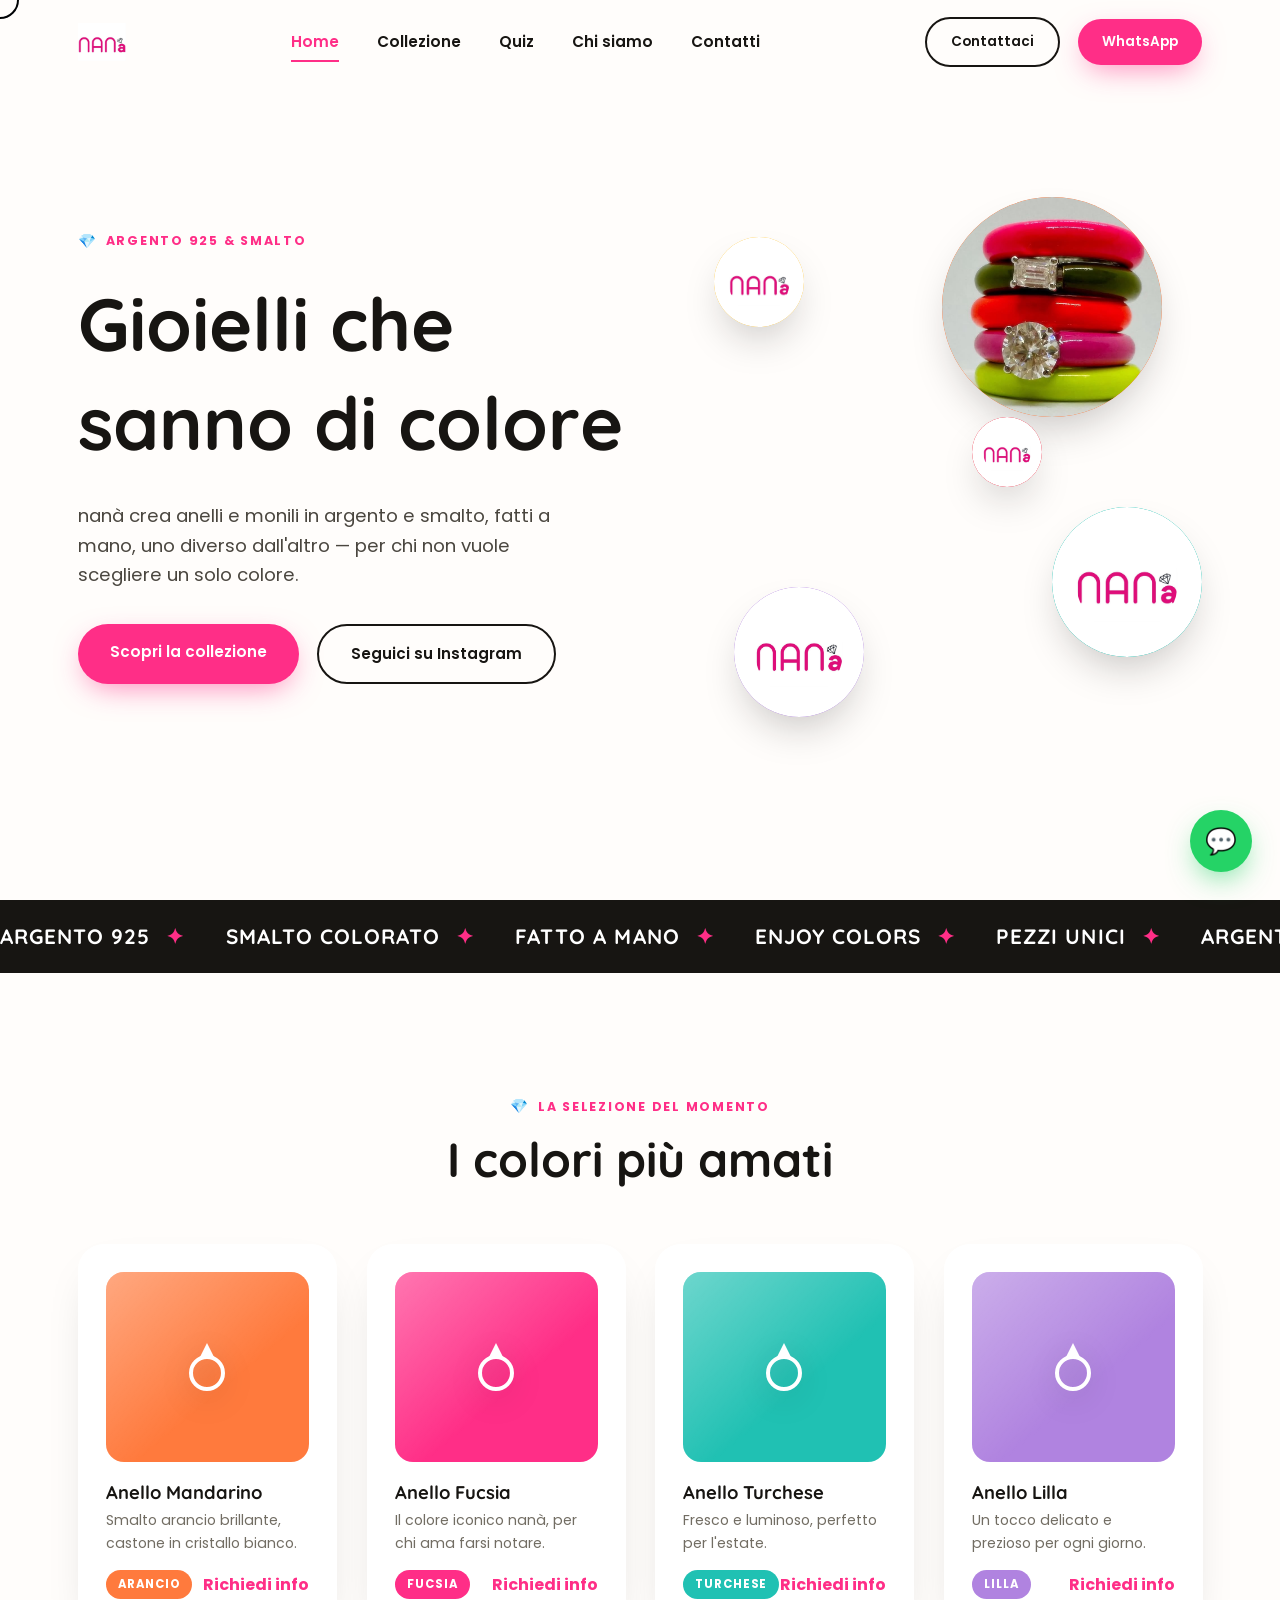
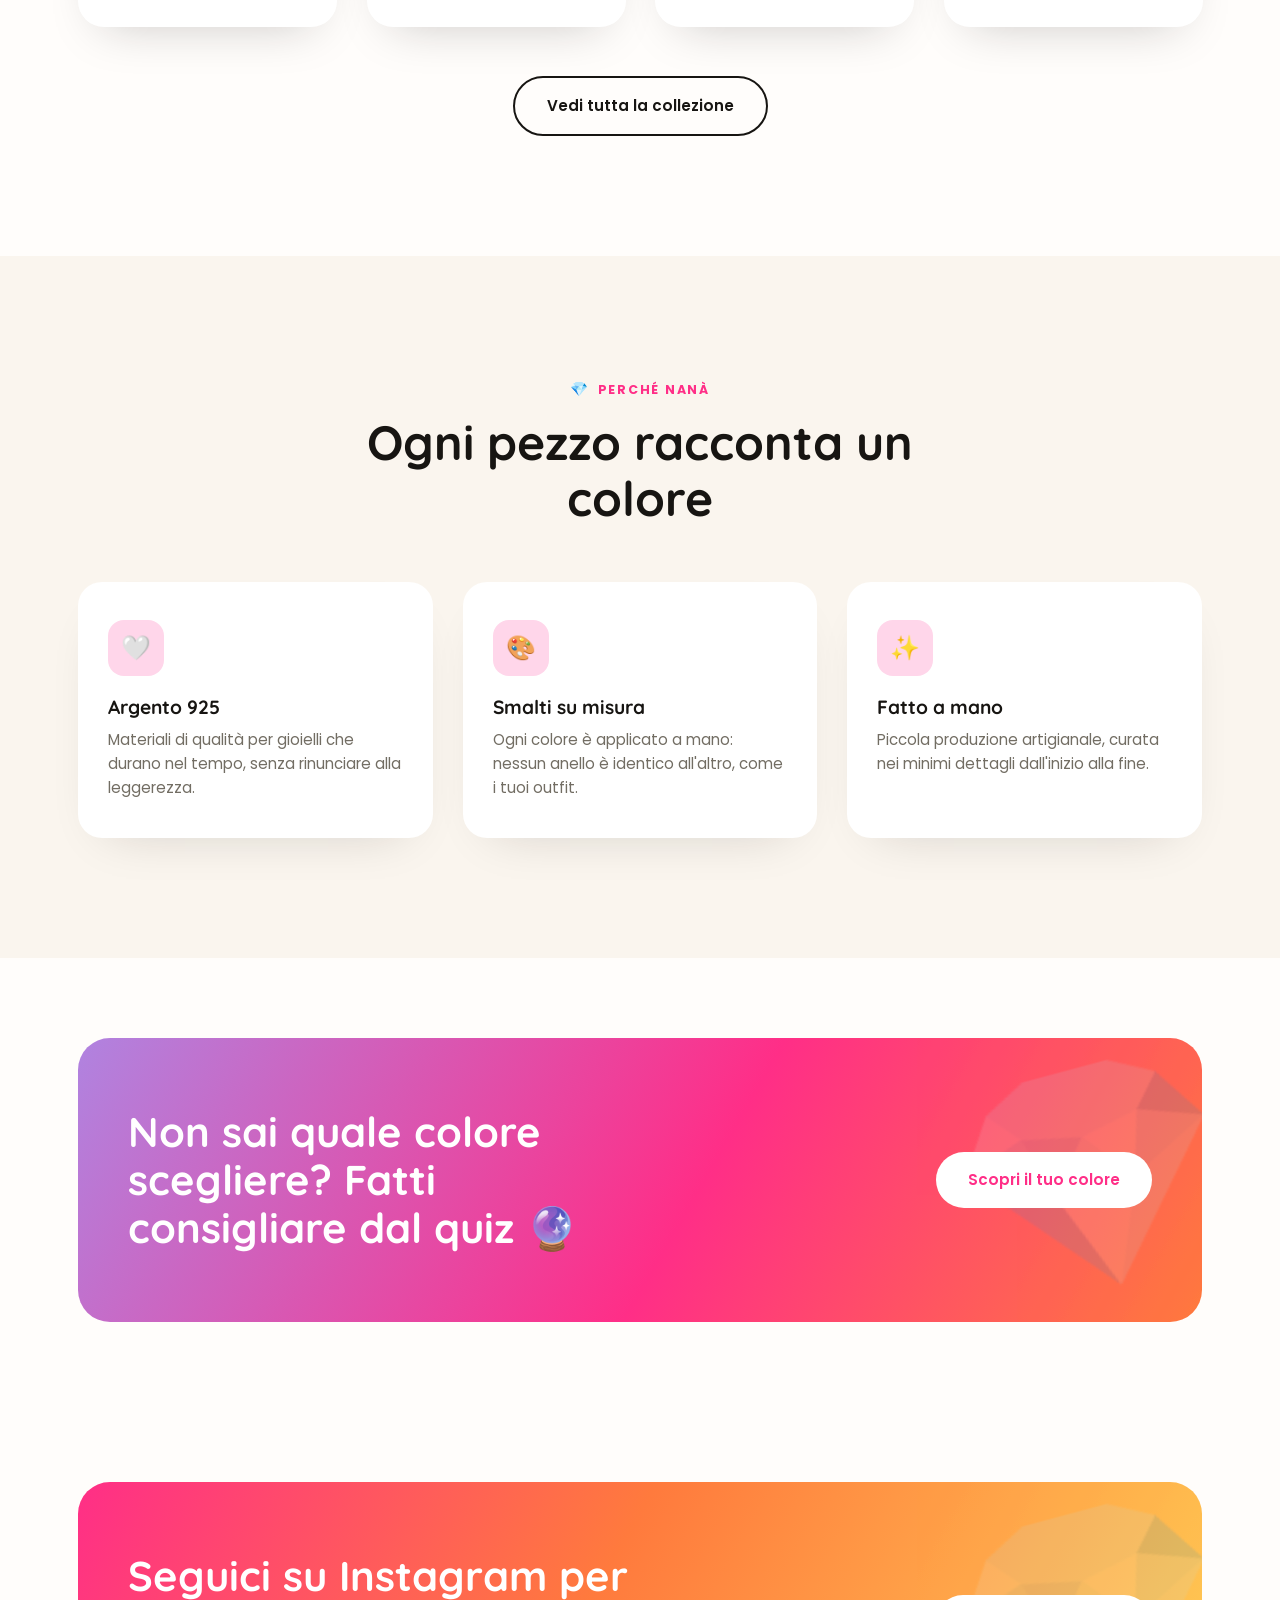
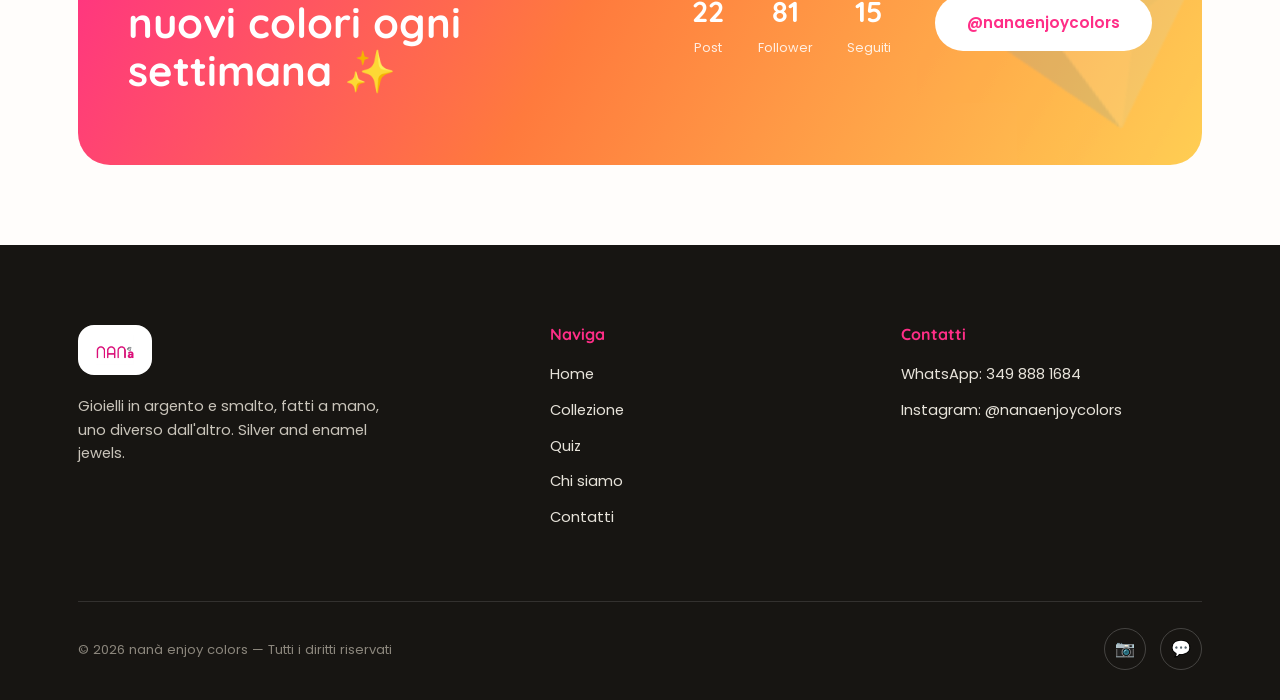
==== commit 271ddbff: "Aggiunge il quiz "Che colore sei?" e il componitore di stack Nuova pagina quiz.html: 4 domande veloc" ====
--- a/index.html
+++ b/index.html
@@ -22,6 +22,7 @@
     <nav class="nav-links">
       <a href="index.html" class="active">Home</a>
       <a href="collezione.html">Collezione</a>
+      <a href="quiz.html">Quiz</a>
       <a href="chi-siamo.html">Chi siamo</a>
       <a href="contatti.html">Contatti</a>
     </nav>
@@ -36,6 +37,7 @@
 <div class="mobile-panel">
   <a href="index.html">Home</a>
   <a href="collezione.html">Collezione</a>
+  <a href="quiz.html">Quiz</a>
   <a href="chi-siamo.html">Chi siamo</a>
   <a href="contatti.html">Contatti</a>
 </div>
@@ -147,6 +149,16 @@
   </div>
 </section>
 
+<!-- ================= QUIZ CTA ================= -->
+<section class="pad-sm">
+  <div class="container">
+    <div class="insta-cta reveal-scale" style="background:linear-gradient(120deg,#b083e0,#ff2e87 55%,#ff7a3d 100%)">
+      <h2>Non sai quale colore scegliere? Fatti consigliare dal quiz 🔮</h2>
+      <a href="quiz.html" class="btn btn-light magnetic">Scopri il tuo colore</a>
+    </div>
+  </div>
+</section>
+
 <!-- ================= INSTAGRAM CTA ================= -->
 <section class="pad-sm">
   <div class="container">
@@ -173,6 +185,7 @@
         <h4>Naviga</h4>
         <a href="index.html">Home</a>
         <a href="collezione.html">Collezione</a>
+        <a href="quiz.html">Quiz</a>
         <a href="chi-siamo.html">Chi siamo</a>
         <a href="contatti.html">Contatti</a>
       </div>
--- a/css/style.css
+++ b/css/style.css
@@ -486,9 +486,69 @@
 /* ---------- magnetic ---------- */
 .magnetic{ display:inline-block; }
 
+/* ---------- quiz "che colore sei" ---------- */
+.quiz-card{
+  background:#fff; border-radius:28px; padding:48px 40px;
+  box-shadow:0 25px 60px -30px rgba(23,21,18,.3);
+}
+.quiz-progress{ height:6px; background:#f0ece4; border-radius:100px; margin-bottom:36px; overflow:hidden; }
+.quiz-progress-bar{ height:100%; width:0%; background:var(--pink); border-radius:100px; transition:width .4s var(--ease); }
+.quiz-question h3{ font-size:1.3rem; margin-bottom:24px; }
+.quiz-options{ display:flex; flex-direction:column; gap:14px; }
+.quiz-option{
+  text-align:left; padding:18px 22px; border-radius:16px; border:2px solid #e7e1d6;
+  font-weight:600; font-size:.98rem; transition:all .25s var(--ease);
+}
+.quiz-option:hover{ border-color:var(--pink); background:var(--pink-soft); transform:translateX(4px); }
+
+.quiz-result{ text-align:center; }
+.quiz-result-swatch{
+  width:90px; height:90px; border-radius:50%; margin:0 auto 20px;
+  box-shadow:0 15px 30px -10px rgba(23,21,18,.3);
+}
+.quiz-result h2{ font-size:2.2rem; margin-bottom:14px; color:var(--pink); }
+.quiz-restart{
+  display:block; margin:24px auto 0; font-weight:600; color:#8a8578; text-decoration:underline;
+}
+.quiz-restart:hover{ color:var(--pink); }
+
+/* ---------- stack builder (collezione page) ---------- */
+.stack-builder{
+  display:grid; grid-template-columns:1fr 1fr; gap:50px; align-items:center;
+  background:#fff; border-radius:28px; padding:40px; margin-bottom:56px;
+  box-shadow:0 25px 60px -30px rgba(23,21,18,.25);
+}
+.stack-swatches{ display:flex; flex-wrap:wrap; gap:12px; margin-bottom:24px; }
+.stack-swatch{
+  width:44px; height:44px; border-radius:50%; border:3px solid #fff;
+  box-shadow:0 0 0 2px #e7e1d6; cursor:pointer; transition:transform .25s var(--ease), box-shadow .25s var(--ease);
+}
+.stack-swatch:hover{ transform:scale(1.14); box-shadow:0 0 0 2px var(--pink); }
+.stack-actions{ display:flex; gap:12px; flex-wrap:wrap; align-items:center; }
+.stack-btn{
+  font-size:.85rem; font-weight:600; padding:11px 20px; border-radius:100px; border:2px solid #e7e1d6;
+  transition:border-color .25s var(--ease);
+}
+.stack-btn:hover{ border-color:var(--ink); }
+
+.stack-preview{
+  min-height:260px; display:flex; flex-direction:column-reverse; align-items:center; justify-content:flex-start; gap:8px;
+  background:var(--cream); border-radius:20px; padding:24px;
+}
+.stack-empty-hint{ color:#a49f92; font-size:.9rem; text-align:center; }
+.stack-ring-bar{
+  width:80%; max-width:220px; height:34px; border-radius:100px; flex-shrink:0;
+  box-shadow:inset 0 4px 8px rgba(255,255,255,.4), 0 4px 10px -4px rgba(0,0,0,.3);
+  animation:ringDrop .4s var(--ease) backwards;
+}
+@keyframes ringDrop{
+  from{ opacity:0; transform:translateY(-16px) scale(.9); }
+  to{ opacity:1; transform:translateY(0) scale(1); }
+}
+
 /* ---------- responsive ---------- */
 @media (max-width:980px){
-  .hero-inner, .split, .contact-grid{ grid-template-columns:1fr; }
+  .hero-inner, .split, .contact-grid, .stack-builder{ grid-template-columns:1fr; }
   .hero-visual{ height:360px; order:-1; }
   .feat-grid, .values-grid{ grid-template-columns:1fr 1fr; }
   .footer-grid{ grid-template-columns:1fr; gap:36px; }
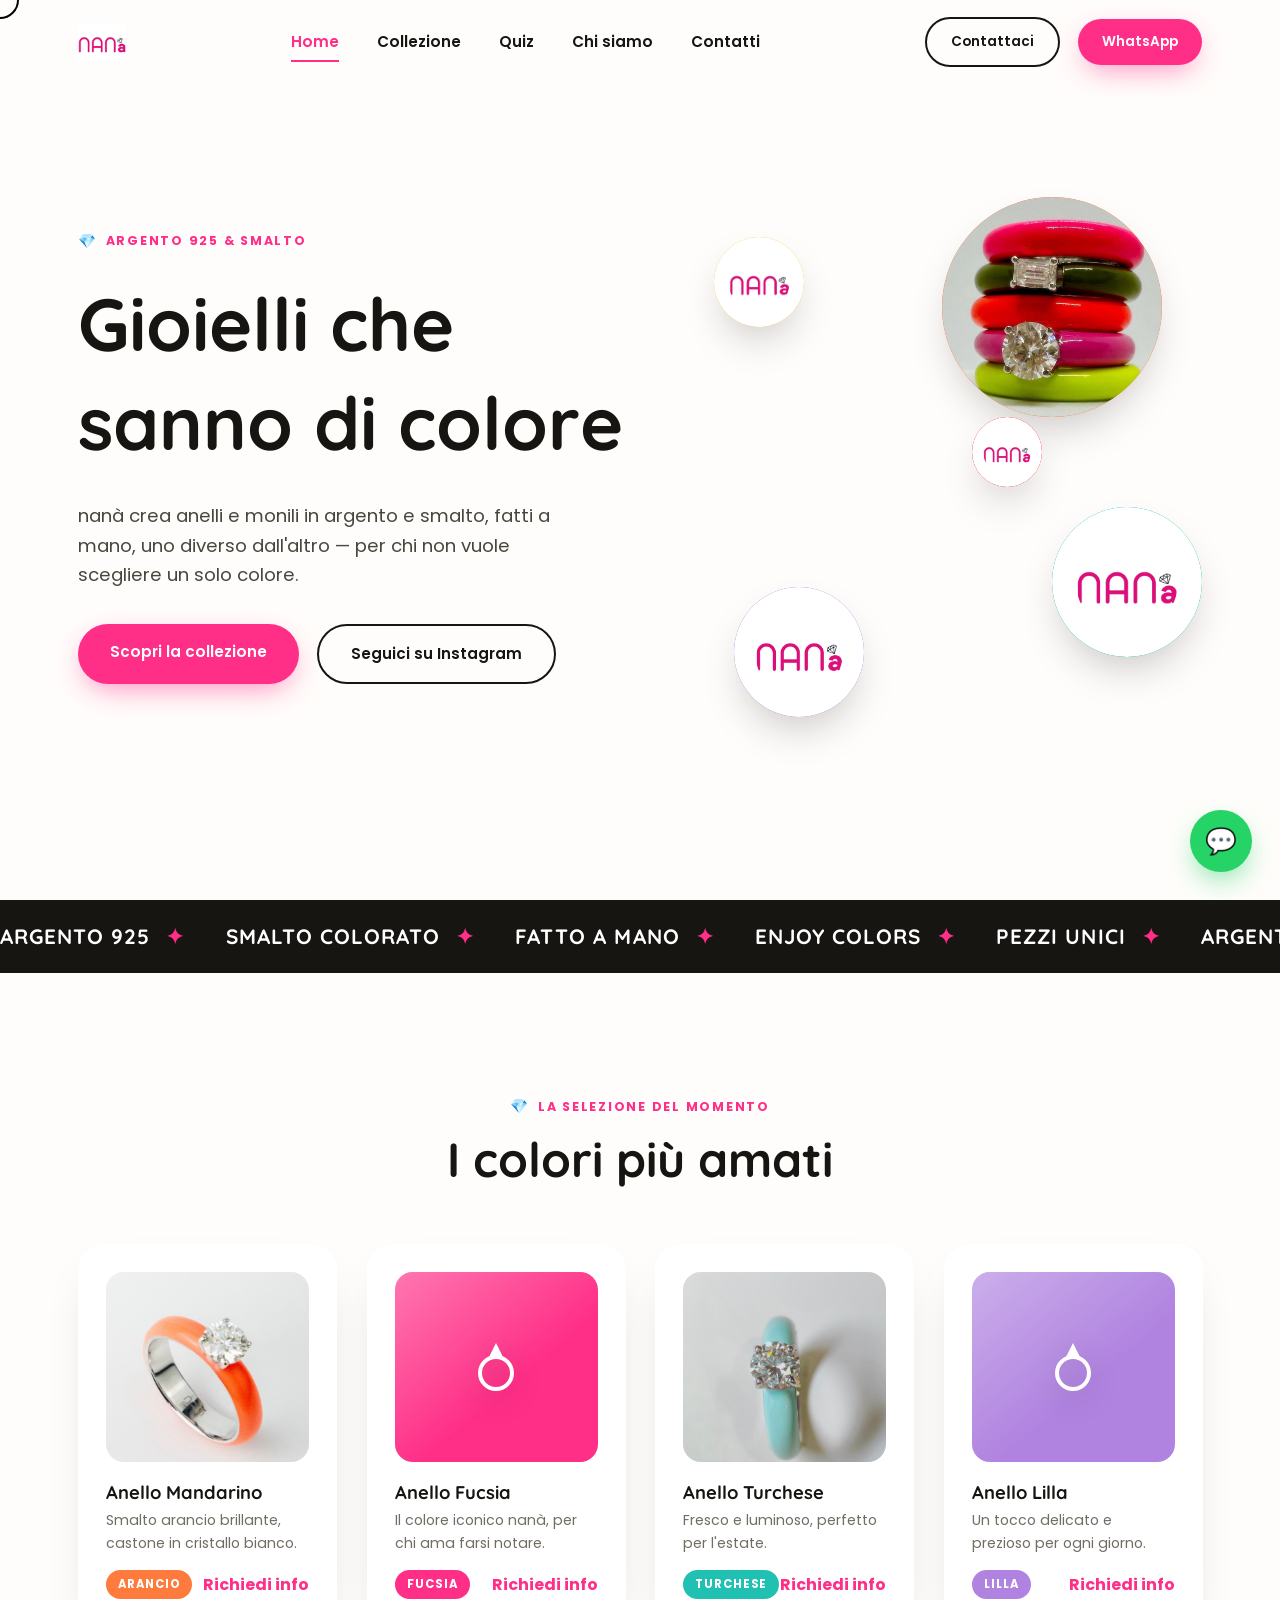
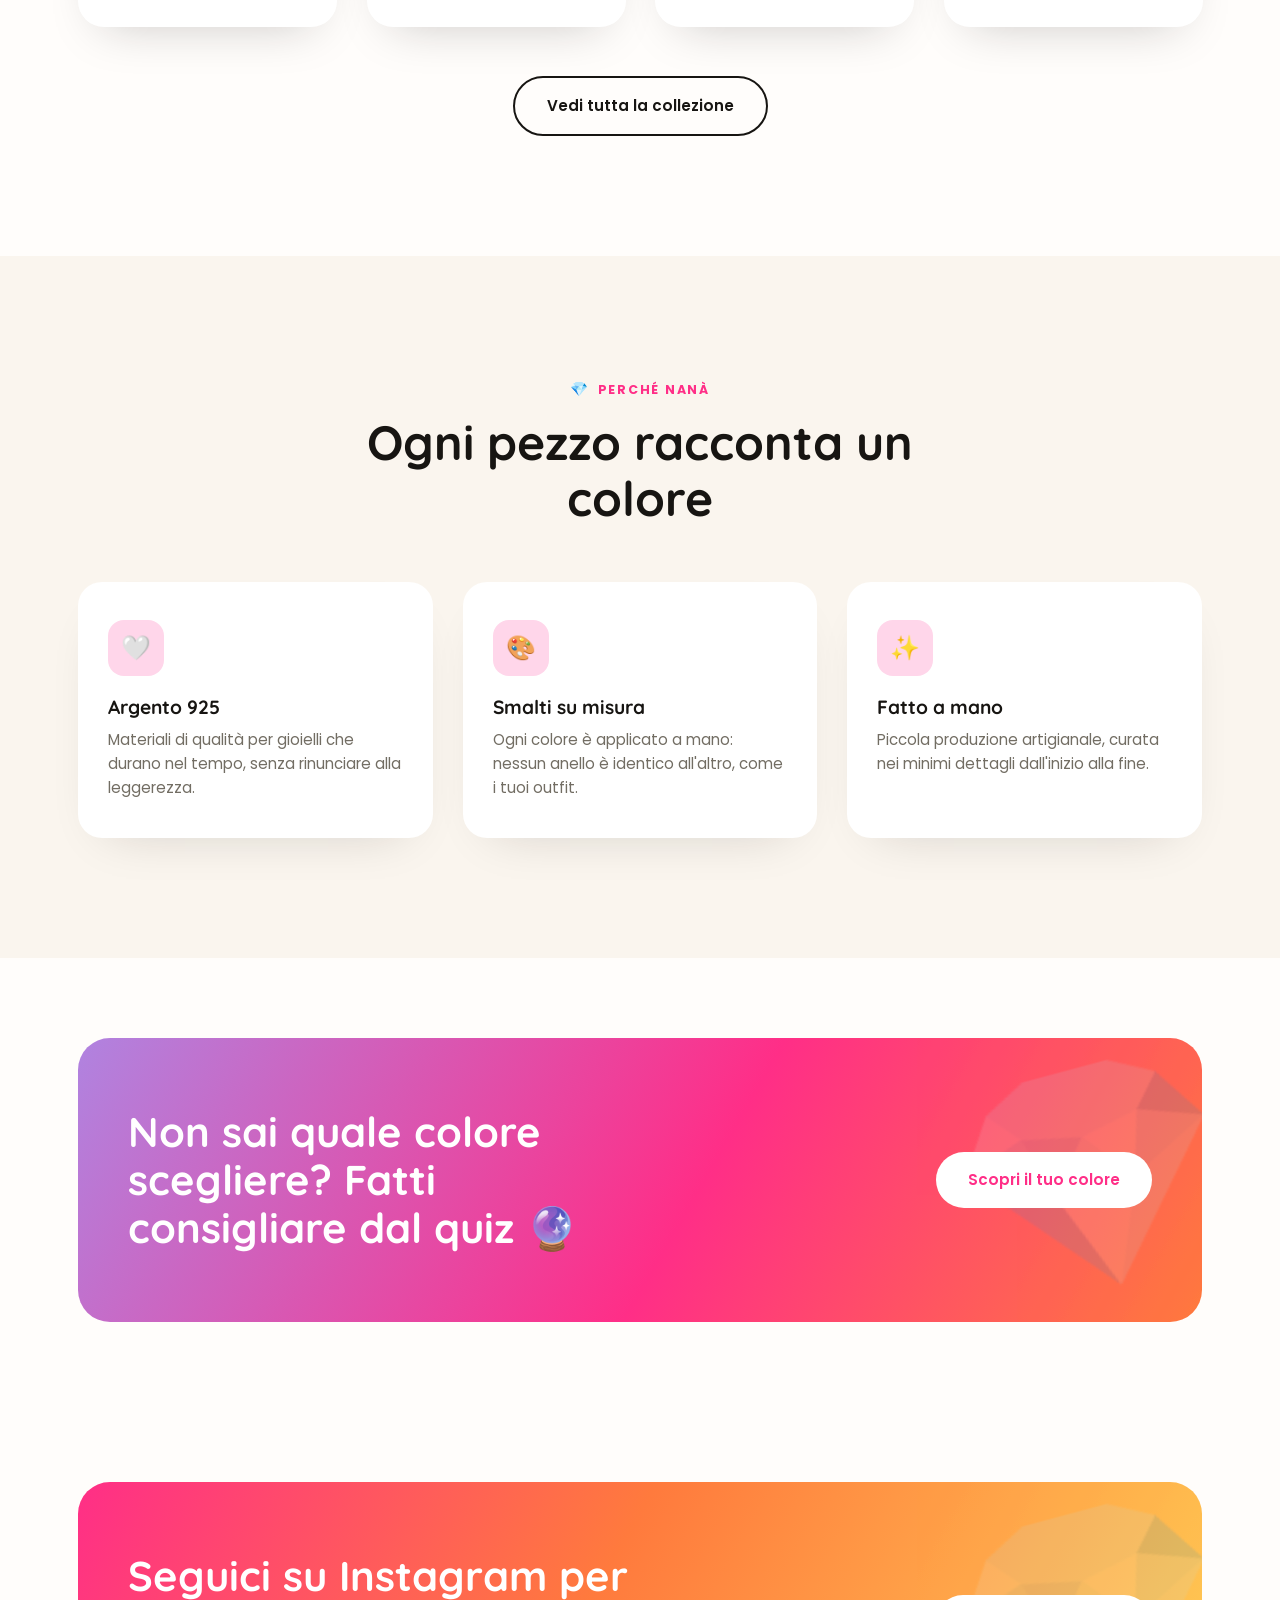
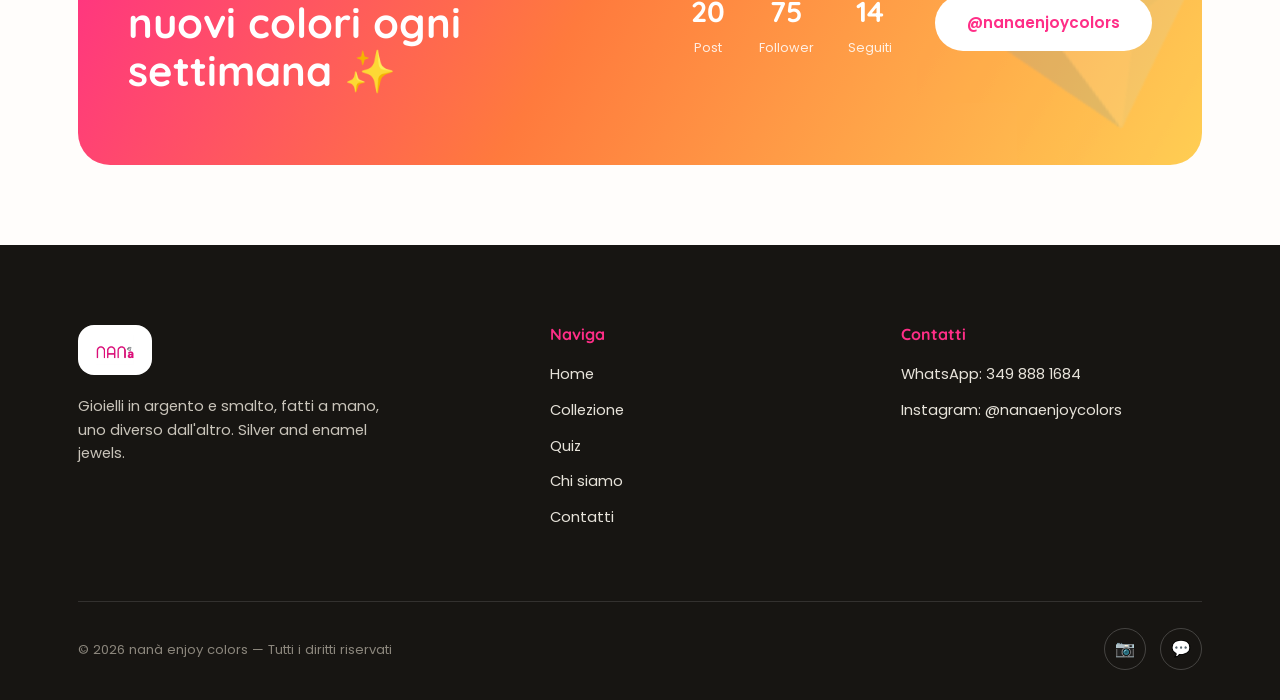
==== commit b3be6f57: "Inserisce foto reali nel catalogo e aggiunge diamanti multipli allo stack Le card Arancio (Mandarino" ====
--- a/index.html
+++ b/index.html
@@ -85,7 +85,7 @@
     <div class="grid-products stagger">
       <div class="card reveal">
         <div class="card-swatch swatch-orange">
-          <svg viewBox="0 0 64 64"><circle cx="32" cy="38" r="16" fill="none" stroke="#fff" stroke-width="4"/><path d="M24 24 L32 8 L40 24 Z" fill="#fff"/></svg>
+          <img src="images/anello-arancio.jpg" alt="Anello Mandarino, argento e smalto arancio">
         </div>
         <h3>Anello Mandarino</h3>
         <p class="desc">Smalto arancio brillante, castone in cristallo bianco.</p>
@@ -101,7 +101,7 @@
       </div>
       <div class="card reveal">
         <div class="card-swatch swatch-teal">
-          <svg viewBox="0 0 64 64"><circle cx="32" cy="38" r="16" fill="none" stroke="#fff" stroke-width="4"/><path d="M24 24 L32 8 L40 24 Z" fill="#fff"/></svg>
+          <img src="images/anello-turchese.jpg" alt="Anello Turchese, argento e smalto turchese">
         </div>
         <h3>Anello Turchese</h3>
         <p class="desc">Fresco e luminoso, perfetto per l'estate.</p>
--- a/css/style.css
+++ b/css/style.css
@@ -302,6 +302,7 @@
   position:relative; overflow:hidden;
 }
 .card-swatch svg{ width:64px; height:64px; transform:translateZ(30px); filter:drop-shadow(0 8px 14px rgba(0,0,0,.18)); }
+.card-swatch img{ width:100%; height:100%; object-fit:cover; }
 .card-swatch::after{
   content:''; position:absolute; inset:0;
   background:linear-gradient(140deg, rgba(255,255,255,.35), transparent 60%);
@@ -518,6 +519,16 @@
   background:#fff; border-radius:28px; padding:40px; margin-bottom:56px;
   box-shadow:0 25px 60px -30px rgba(23,21,18,.25);
 }
+.diamond-picker{ margin-bottom:22px; }
+.diamond-picker-label{ display:block; font-size:.85rem; font-weight:700; margin-bottom:10px; color:#4a463f; }
+.diamond-options{ display:flex; gap:10px; flex-wrap:wrap; }
+.diamond-option{
+  font-size:.85rem; font-weight:600; padding:9px 16px; border-radius:100px; border:2px solid #e7e1d6;
+  transition:all .25s var(--ease);
+}
+.diamond-option:hover{ border-color:var(--pink); }
+.diamond-option.active{ background:var(--ink); border-color:var(--ink); color:#fff; }
+
 .stack-swatches{ display:flex; flex-wrap:wrap; gap:12px; margin-bottom:24px; }
 .stack-swatch{
   width:44px; height:44px; border-radius:50%; border:3px solid #fff;
@@ -537,10 +548,22 @@
 }
 .stack-empty-hint{ color:#a49f92; font-size:.9rem; text-align:center; }
 .stack-ring-bar{
+  position:relative;
   width:80%; max-width:220px; height:34px; border-radius:100px; flex-shrink:0;
   box-shadow:inset 0 4px 8px rgba(255,255,255,.4), 0 4px 10px -4px rgba(0,0,0,.3);
   animation:ringDrop .4s var(--ease) backwards;
-}
+  display:flex; align-items:center; justify-content:center;
+}
+.stack-diamond{
+  position:relative;
+  background:linear-gradient(135deg,#ffffff,#dbe6ee 45%,#ffffff);
+  border:1px solid #c6d2da;
+  box-shadow:0 2px 6px rgba(0,0,0,.3), inset 0 0 4px rgba(255,255,255,.9);
+  transform:rotate(45deg);
+}
+.stack-diamond.diamond-large{ width:22px; height:22px; }
+.stack-diamond.diamond-small{ width:12px; height:12px; }
+.stack-diamonds-row{ display:flex; align-items:center; gap:16px; }
 @keyframes ringDrop{
   from{ opacity:0; transform:translateY(-16px) scale(.9); }
   to{ opacity:1; transform:translateY(0) scale(1); }
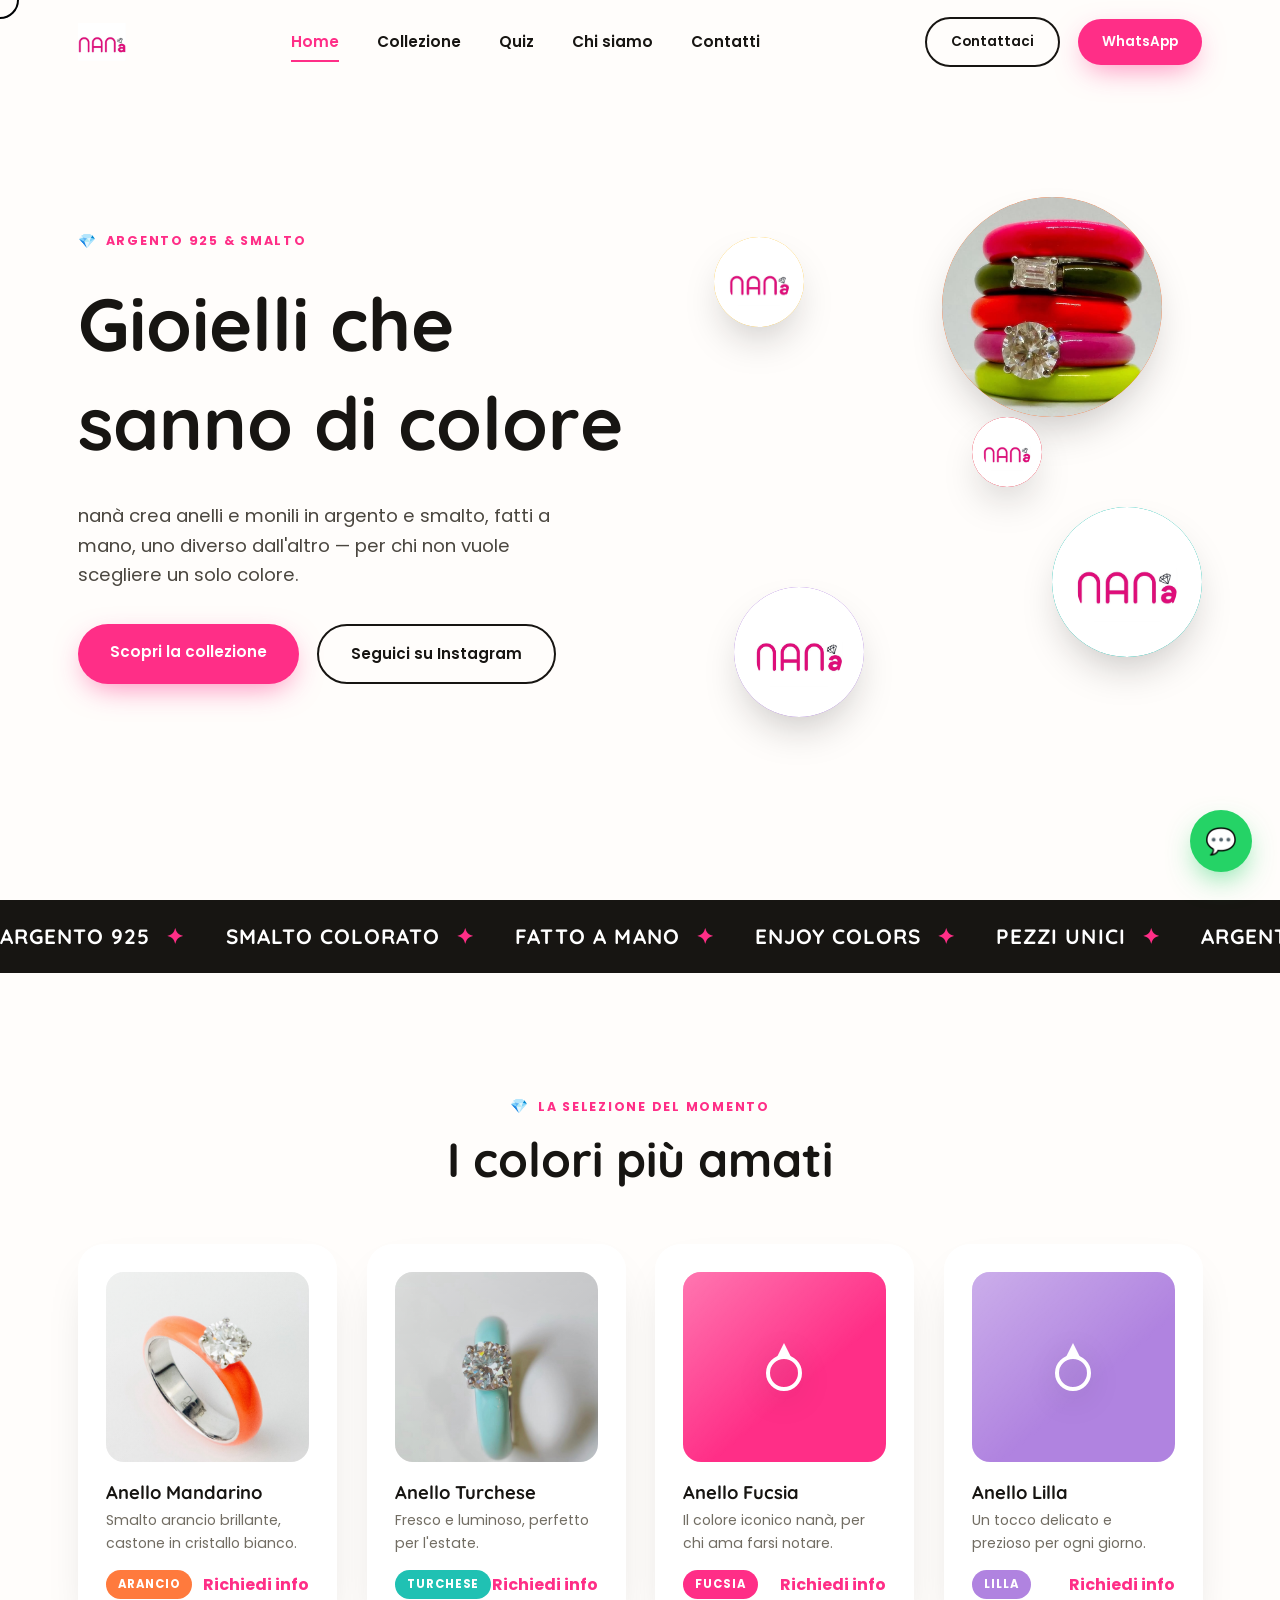
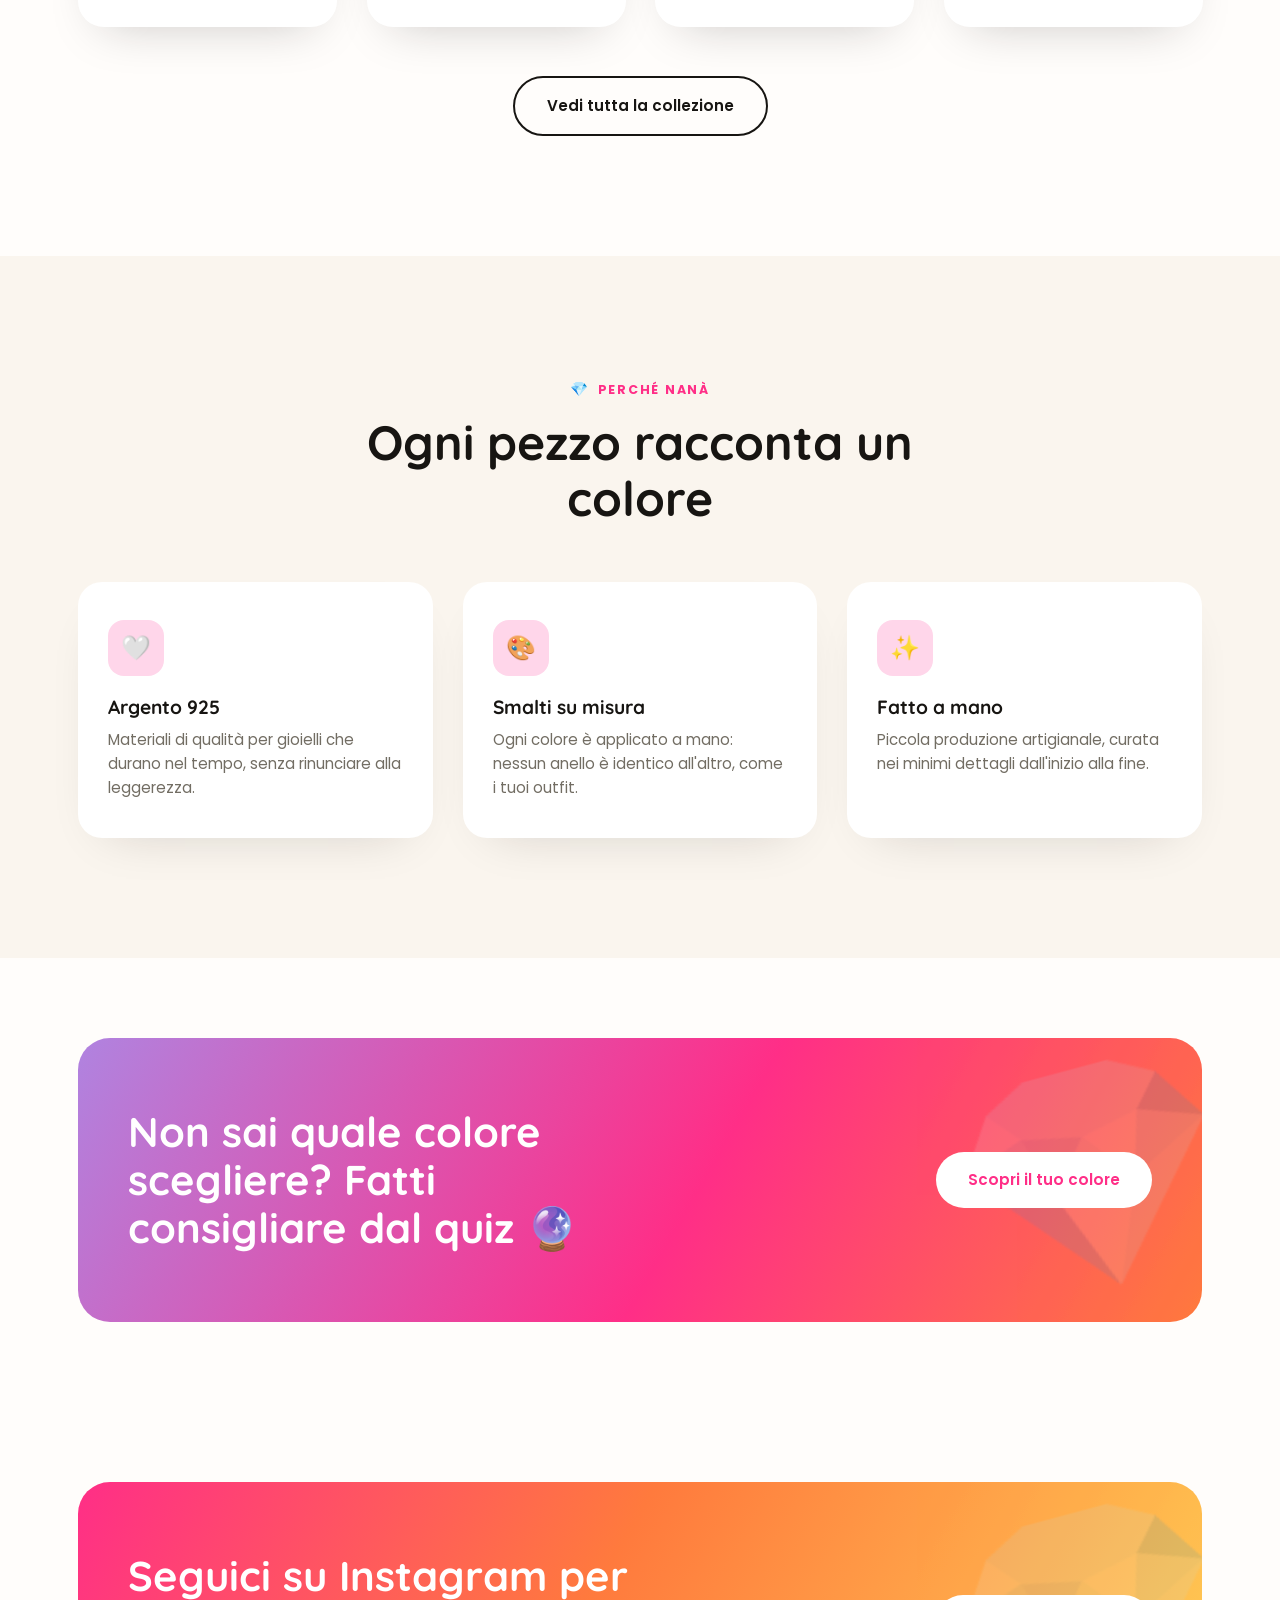
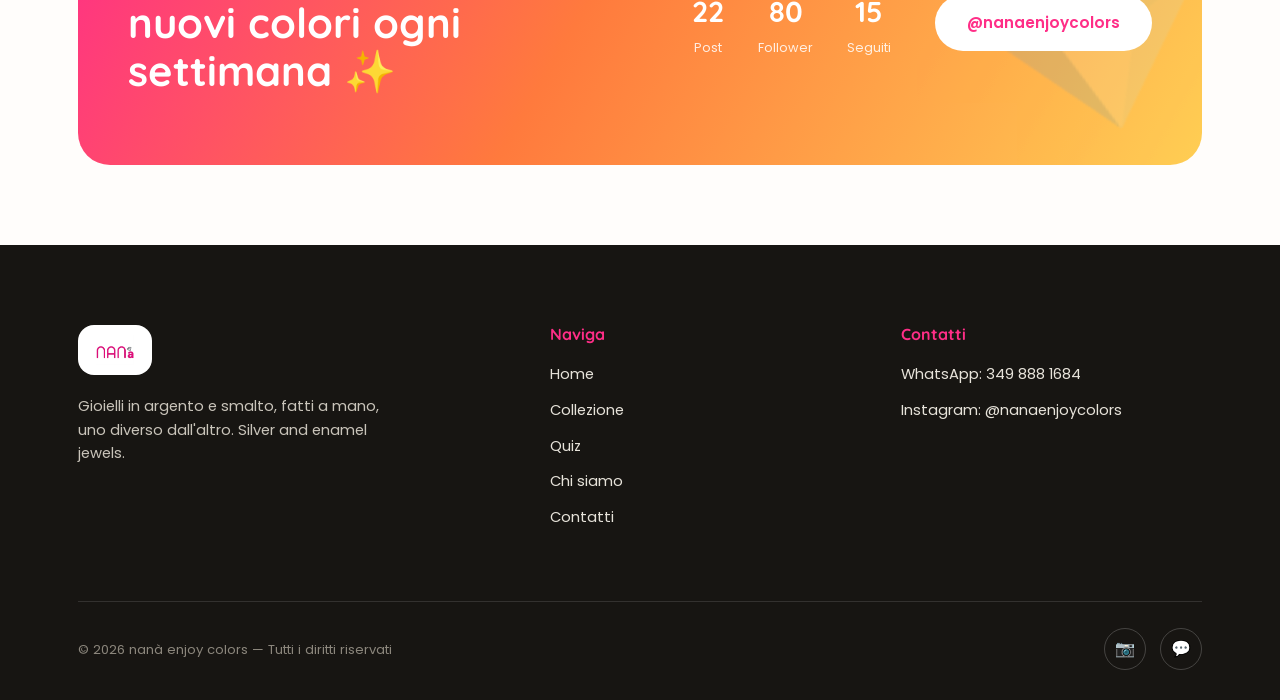
==== commit 6873cbae: "Cache-busting, più diamanti (non più piccoli), card con foto per prime Aggiunge ?v=5 a css/style.css" ====
--- a/index.html
+++ b/index.html
@@ -6,7 +6,7 @@
 <title>nanà — Gioielli in argento e smalto</title>
 <meta name="description" content="nanà: anelli in argento 925 e smalto colorato, fatti a mano. Scopri la collezione enjoy colors.">
 <link rel="icon" href="data:,">
-<link rel="stylesheet" href="css/style.css">
+<link rel="stylesheet" href="css/style.css?v=5">
 </head>
 <body>
 
@@ -92,20 +92,20 @@
         <div class="card-foot"><span class="tag-color tag-orange">Arancio</span><a href="prodotto.html" class="price">Richiedi info</a></div>
       </div>
       <div class="card reveal">
+        <div class="card-swatch swatch-teal">
+          <img src="images/anello-turchese.jpg" alt="Anello Turchese, argento e smalto turchese">
+        </div>
+        <h3>Anello Turchese</h3>
+        <p class="desc">Fresco e luminoso, perfetto per l'estate.</p>
+        <div class="card-foot"><span class="tag-color tag-teal">Turchese</span><a href="prodotto.html" class="price">Richiedi info</a></div>
+      </div>
+      <div class="card reveal">
         <div class="card-swatch swatch-pink">
           <svg viewBox="0 0 64 64"><circle cx="32" cy="38" r="16" fill="none" stroke="#fff" stroke-width="4"/><path d="M24 24 L32 8 L40 24 Z" fill="#fff"/></svg>
         </div>
         <h3>Anello Fucsia</h3>
         <p class="desc">Il colore iconico nanà, per chi ama farsi notare.</p>
         <div class="card-foot"><span class="tag-color tag-pink">Fucsia</span><a href="prodotto.html" class="price">Richiedi info</a></div>
-      </div>
-      <div class="card reveal">
-        <div class="card-swatch swatch-teal">
-          <img src="images/anello-turchese.jpg" alt="Anello Turchese, argento e smalto turchese">
-        </div>
-        <h3>Anello Turchese</h3>
-        <p class="desc">Fresco e luminoso, perfetto per l'estate.</p>
-        <div class="card-foot"><span class="tag-color tag-teal">Turchese</span><a href="prodotto.html" class="price">Richiedi info</a></div>
       </div>
       <div class="card reveal">
         <div class="card-swatch swatch-purple">
@@ -208,6 +208,6 @@
 <a href="https://wa.me/393498881684" target="_blank" class="fab-wa" aria-label="Scrivici su WhatsApp">💬</a>
 
 <script>document.getElementById('year').textContent = new Date().getFullYear();</script>
-<script src="js/main.js"></script>
+<script src="js/main.js?v=5"></script>
 </body>
 </html>
--- a/css/style.css
+++ b/css/style.css
@@ -563,7 +563,7 @@
 }
 .stack-diamond.diamond-large{ width:22px; height:22px; }
 .stack-diamond.diamond-small{ width:12px; height:12px; }
-.stack-diamonds-row{ display:flex; align-items:center; gap:16px; }
+.stack-diamonds-row{ display:flex; align-items:center; gap:8px; }
 @keyframes ringDrop{
   from{ opacity:0; transform:translateY(-16px) scale(.9); }
   to{ opacity:1; transform:translateY(0) scale(1); }
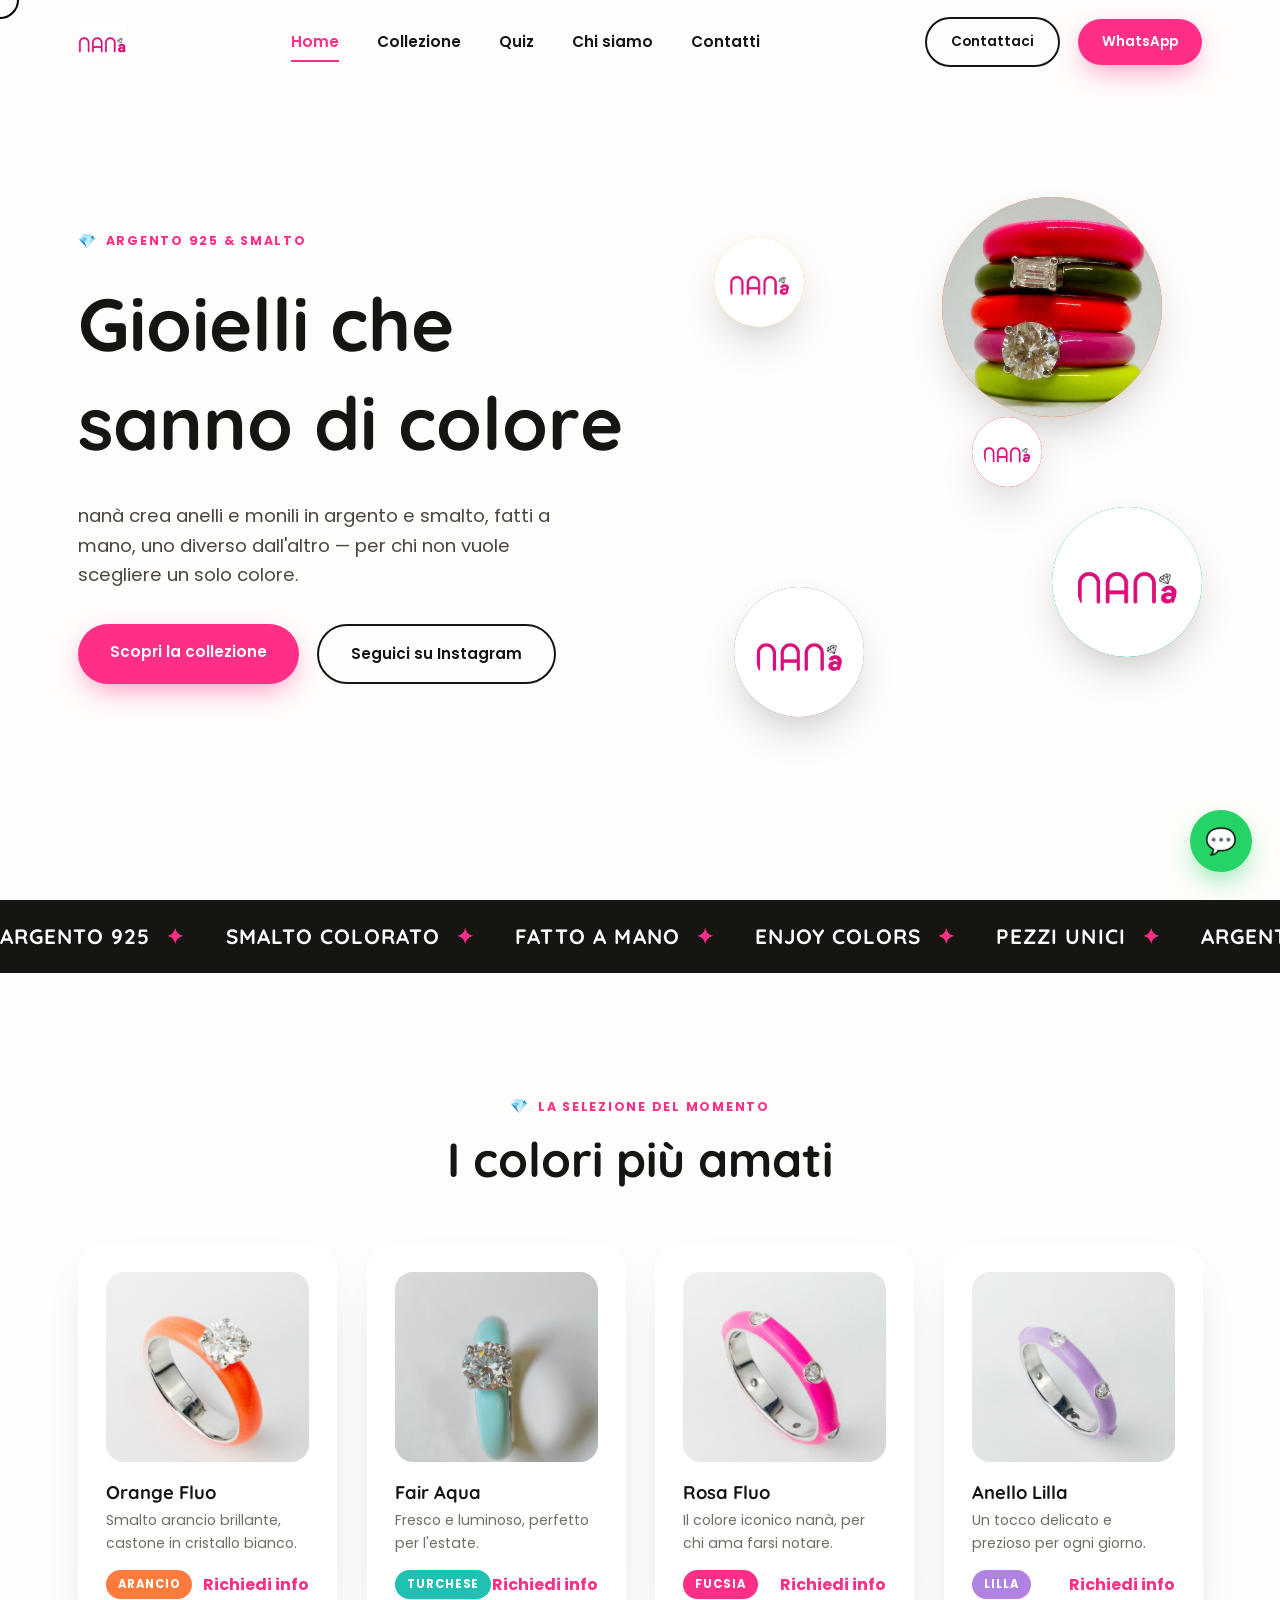
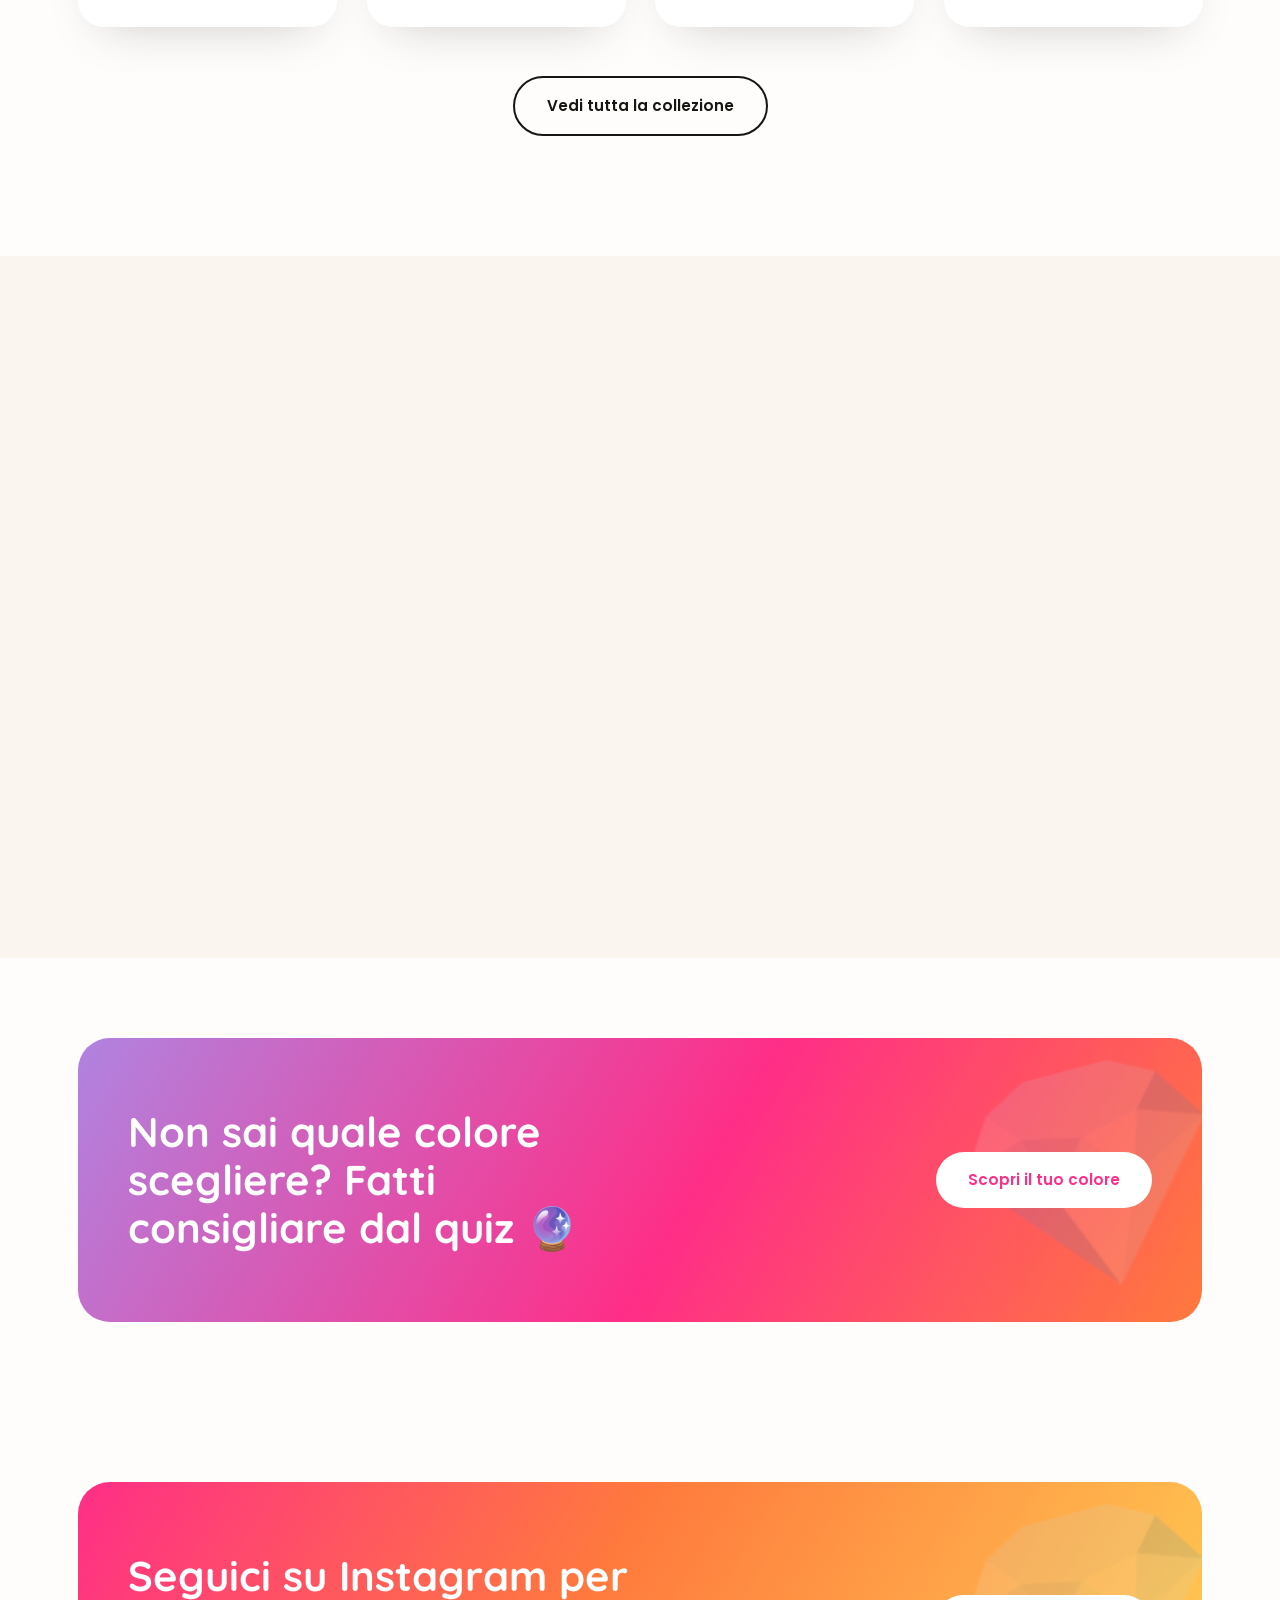
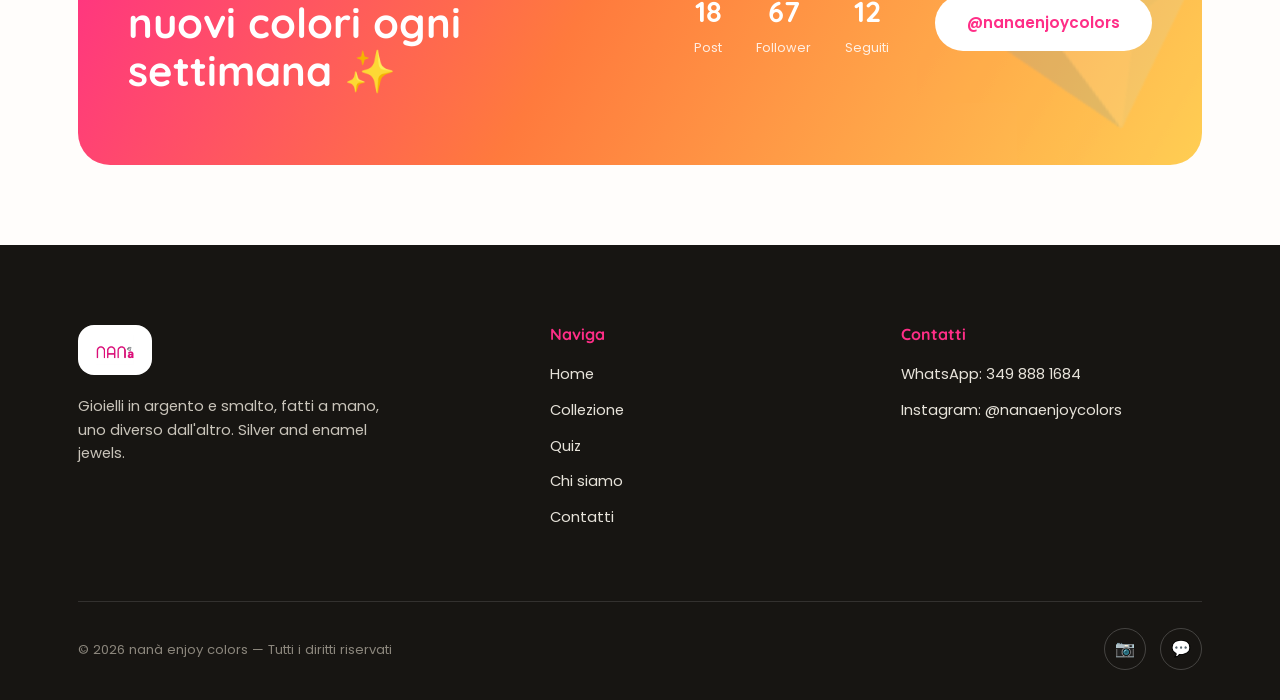
==== commit 92da92f3: "Foto reali per tutti i colori, nuova foto principale in collezione, nuovi nomi prodotto Aggiunge le " ====
--- a/index.html
+++ b/index.html
@@ -6,7 +6,7 @@
 <title>nanà — Gioielli in argento e smalto</title>
 <meta name="description" content="nanà: anelli in argento 925 e smalto colorato, fatti a mano. Scopri la collezione enjoy colors.">
 <link rel="icon" href="data:,">
-<link rel="stylesheet" href="css/style.css?v=5">
+<link rel="stylesheet" href="css/style.css?v=6">
 </head>
 <body>
 
@@ -85,31 +85,31 @@
     <div class="grid-products stagger">
       <div class="card reveal">
         <div class="card-swatch swatch-orange">
-          <img src="images/anello-arancio.jpg" alt="Anello Mandarino, argento e smalto arancio">
-        </div>
-        <h3>Anello Mandarino</h3>
+          <img src="images/anello-arancio.jpg" alt="Orange Fluo, argento e smalto arancio">
+        </div>
+        <h3>Orange Fluo</h3>
         <p class="desc">Smalto arancio brillante, castone in cristallo bianco.</p>
         <div class="card-foot"><span class="tag-color tag-orange">Arancio</span><a href="prodotto.html" class="price">Richiedi info</a></div>
       </div>
       <div class="card reveal">
         <div class="card-swatch swatch-teal">
-          <img src="images/anello-turchese.jpg" alt="Anello Turchese, argento e smalto turchese">
-        </div>
-        <h3>Anello Turchese</h3>
+          <img src="images/anello-turchese.jpg" alt="Fair Aqua, argento e smalto turchese">
+        </div>
+        <h3>Fair Aqua</h3>
         <p class="desc">Fresco e luminoso, perfetto per l'estate.</p>
         <div class="card-foot"><span class="tag-color tag-teal">Turchese</span><a href="prodotto.html" class="price">Richiedi info</a></div>
       </div>
       <div class="card reveal">
         <div class="card-swatch swatch-pink">
-          <svg viewBox="0 0 64 64"><circle cx="32" cy="38" r="16" fill="none" stroke="#fff" stroke-width="4"/><path d="M24 24 L32 8 L40 24 Z" fill="#fff"/></svg>
-        </div>
-        <h3>Anello Fucsia</h3>
+          <img src="images/anello-fucsia.jpg" alt="Rosa Fluo, argento e smalto fucsia">
+        </div>
+        <h3>Rosa Fluo</h3>
         <p class="desc">Il colore iconico nanà, per chi ama farsi notare.</p>
         <div class="card-foot"><span class="tag-color tag-pink">Fucsia</span><a href="prodotto.html" class="price">Richiedi info</a></div>
       </div>
       <div class="card reveal">
         <div class="card-swatch swatch-purple">
-          <svg viewBox="0 0 64 64"><circle cx="32" cy="38" r="16" fill="none" stroke="#fff" stroke-width="4"/><path d="M24 24 L32 8 L40 24 Z" fill="#fff"/></svg>
+          <img src="images/anello-lilla.jpg" alt="Anello Lilla, argento e smalto lilla">
         </div>
         <h3>Anello Lilla</h3>
         <p class="desc">Un tocco delicato e prezioso per ogni giorno.</p>
@@ -208,6 +208,6 @@
 <a href="https://wa.me/393498881684" target="_blank" class="fab-wa" aria-label="Scrivici su WhatsApp">💬</a>
 
 <script>document.getElementById('year').textContent = new Date().getFullYear();</script>
-<script src="js/main.js?v=5"></script>
+<script src="js/main.js?v=6"></script>
 </body>
 </html>
